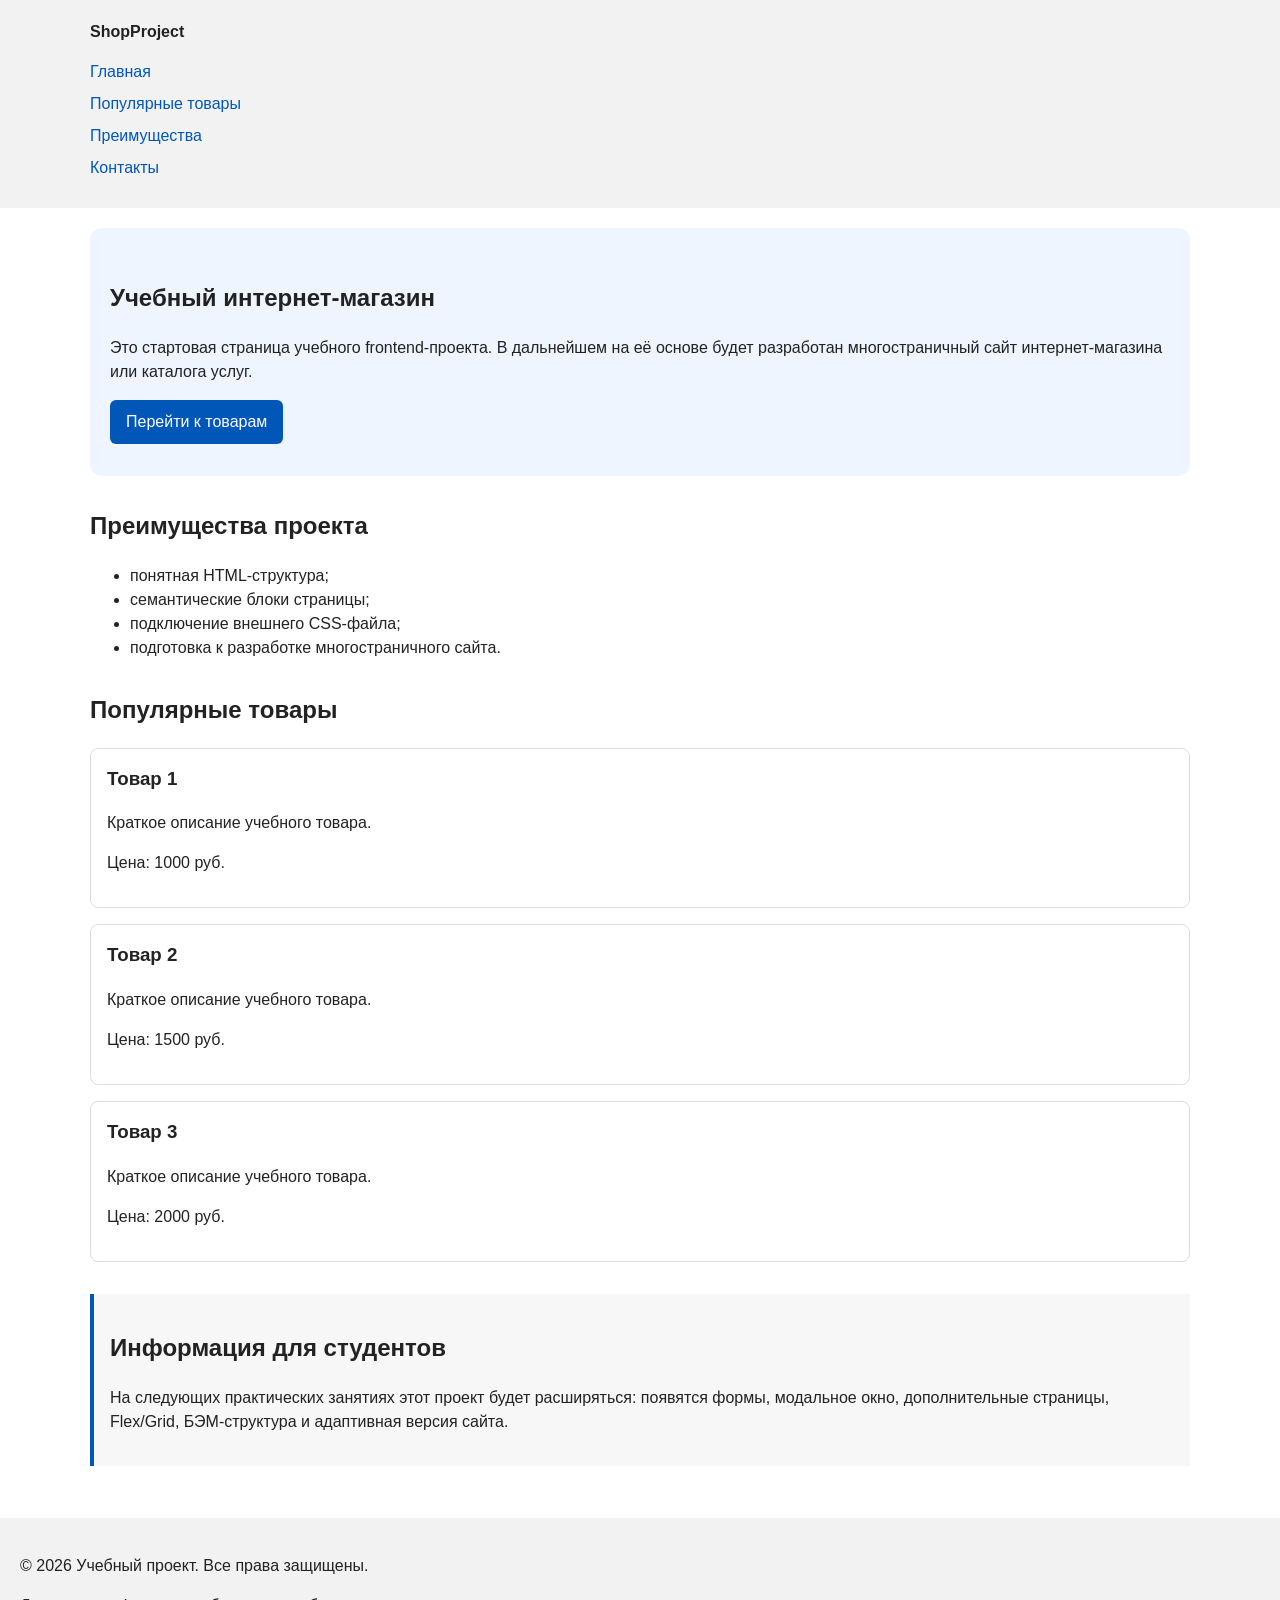
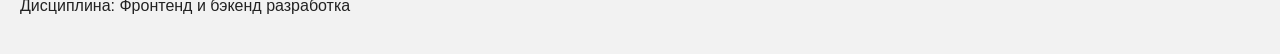
==== index.html @ 8486e506 "feat: add semantic HTML structure and base CSS styles" ====
<!DOCTYPE html>
<html lang="ru">
<head>
  <meta charset="UTF-8">
  <meta name="viewport" content="width=device-width, initial-scale=1.0">
  <title>Каталог товаров</title>
  <link rel="stylesheet" href="css/style.css">
</head>

<body>
  <header>
    <div class="site-header">
      <a class="site-logo" href="index.html">ShopProject</a>

      <nav class="site-nav" aria-label="Основная навигация">
        <ul class="site-nav__list">
          <li><a href="index.html">Главная</a></li>
          <li><a href="#popular">Популярные товары</a></li>
          <li><a href="#advantages">Преимущества</a></li>
          <li><a href="#contacts">Контакты</a></li>
        </ul>
      </nav>
    </div>
  </header>

  <main>
    <!-- Основное содержимое страницы -->
    <section class="hero">
    <h1>Учебный интернет-магазин</h1>
    <p>
      Это стартовая страница учебного frontend-проекта.
      В дальнейшем на её основе будет разработан многостраничный сайт
      интернет-магазина или каталога услуг.
    </p>
    <a class="button" href="#popular">Перейти к товарам</a>
    </section>

    <section class="section" id="advantages">
    <h2>Преимущества проекта</h2>

    <ul class="advantages-list">
      <li>понятная HTML-структура;</li>
      <li>семантические блоки страницы;</li>
      <li>подключение внешнего CSS-файла;</li>
      <li>подготовка к разработке многостраничного сайта.</li>
    </ul>
    </section>

    <section class="section" id="popular">
    <h2>Популярные товары</h2>

    <article class="product-card">
      <h3>Товар 1</h3>
      <p>Краткое описание учебного товара.</p>
      <p>Цена: 1000 руб.</p>
    </article>

    <article class="product-card">
      <h3>Товар 2</h3>
      <p>Краткое описание учебного товара.</p>
      <p>Цена: 1500 руб.</p>
    </article>

    <article class="product-card">
      <h3>Товар 3</h3>
      <p>Краткое описание учебного товара.</p>
      <p>Цена: 2000 руб.</p>
    </article>
    </section>

    <aside class="aside-info">
    <h2>Информация для студентов</h2>
    <p>
      На следующих практических занятиях этот проект будет расширяться:
      появятся формы, модальное окно, дополнительные страницы, Flex/Grid,
      БЭМ-структура и адаптивная версия сайта.
    </p>
    </aside>
  </main>

  <footer id="contacts">
    <p>&copy; 2026 Учебный проект. Все права защищены.</p>
    <p>Дисциплина: Фронтенд и бэкенд разработка</p>
  </footer>
</body>
</html>
---- css/style.css ----
/* 
  Универсальное правило для всех элементов.
  border-box делает расчёт размеров более понятным:
  width включает content, padding и border.
*/
* {
  box-sizing: border-box;
}

/*
  Убираем стандартный внешний отступ браузера у body.
  Без этого вокруг страницы может появиться белая рамка.
*/
body {
  margin: 0;
  font-family: Arial, sans-serif;
  line-height: 1.5;
  color: #222222;
  background-color: #ffffff;
}

/*
  Задаём внутренние отступы для основных областей страницы.
  Это делает содержимое визуально отделённым от краёв окна браузера.
*/
header,
main,
footer {
  padding: 20px;
}

/*
  Оформляем шапку страницы.
  Пока используется простой светло-серый фон.
*/
header {
  background-color: #f2f2f2;
}

/*
  Оформляем подвал страницы тем же фоном,
  чтобы визуально отделить его от основного содержимого.
*/
footer {
  background-color: #f2f2f2;
}

/*
  Ограничиваем ширину содержимого шапки,
  чтобы оно не растягивалось слишком сильно на широких экранах.
*/
.site-header {
  max-width: 1100px;
  margin: 0 auto;
}

/*
  Оформляем текстовый логотип.
*/
.site-logo {
  font-weight: bold;
  text-decoration: none;
  color: #222222;
}

/*
  Убираем стандартные отступы и маркеры списка навигации.
*/
.site-nav__list {
  padding: 0;
  margin: 16px 0 0;
  list-style: none;
}

/*
  Добавляем расстояние между пунктами меню.
*/
.site-nav__list li {
  margin-bottom: 8px;
}

/*
  Оформляем ссылки меню.
*/
.site-nav__list a {
  color: #0057b8;
  text-decoration: none;
}

/*
  При наведении мыши подчёркиваем ссылку.
  Подробно состояния интерфейса будут рассмотрены в практической работе 1.7.
*/
.site-nav__list a:hover {
  text-decoration: underline;
}

/*
  Hero-блок — первый крупный блок страницы.
  Он визуально отделяется от остальных разделов фоном и отступами.
*/
.hero {
  max-width: 1100px;
  margin: 0 auto 32px;
  padding: 32px 20px;
  background-color: #eef5ff;
  border-radius: 12px;
}

/*
  Общий класс для разделов страницы.
*/
.section {
  max-width: 1100px;
  margin: 0 auto 32px;
}

/*
  Убираем лишний верхний отступ у заголовков разделов.
*/
.section h2 {
  margin-top: 0;
}

/*
  Карточка товара — самостоятельный блок.
  На следующих занятиях карточки будут доработаны и выстроены в сетку.
*/
.product-card {
  margin-bottom: 16px;
  padding: 16px;
  border: 1px solid #dddddd;
  border-radius: 8px;
  background-color: #ffffff;
}

/*
  Убираем лишний верхний отступ у заголовка карточки.
*/
.product-card h3 {
  margin-top: 0;
}

/*
  Пока это обычная ссылка, но визуально она оформляется как кнопка.
*/
.button {
  display: inline-block;
  padding: 10px 16px;
  color: #ffffff;
  background-color: #0057b8;
  text-decoration: none;
  border-radius: 6px;
}

/*
  Простое состояние наведения для кнопки.
*/
.button:hover {
  background-color: #003f86;
}

/*
  Дополнительный информационный блок.
*/
.aside-info {
  max-width: 1100px;
  margin: 0 auto 32px;
  padding: 16px;
  border-left: 4px solid #0057b8;
  background-color: #f7f7f7;
}
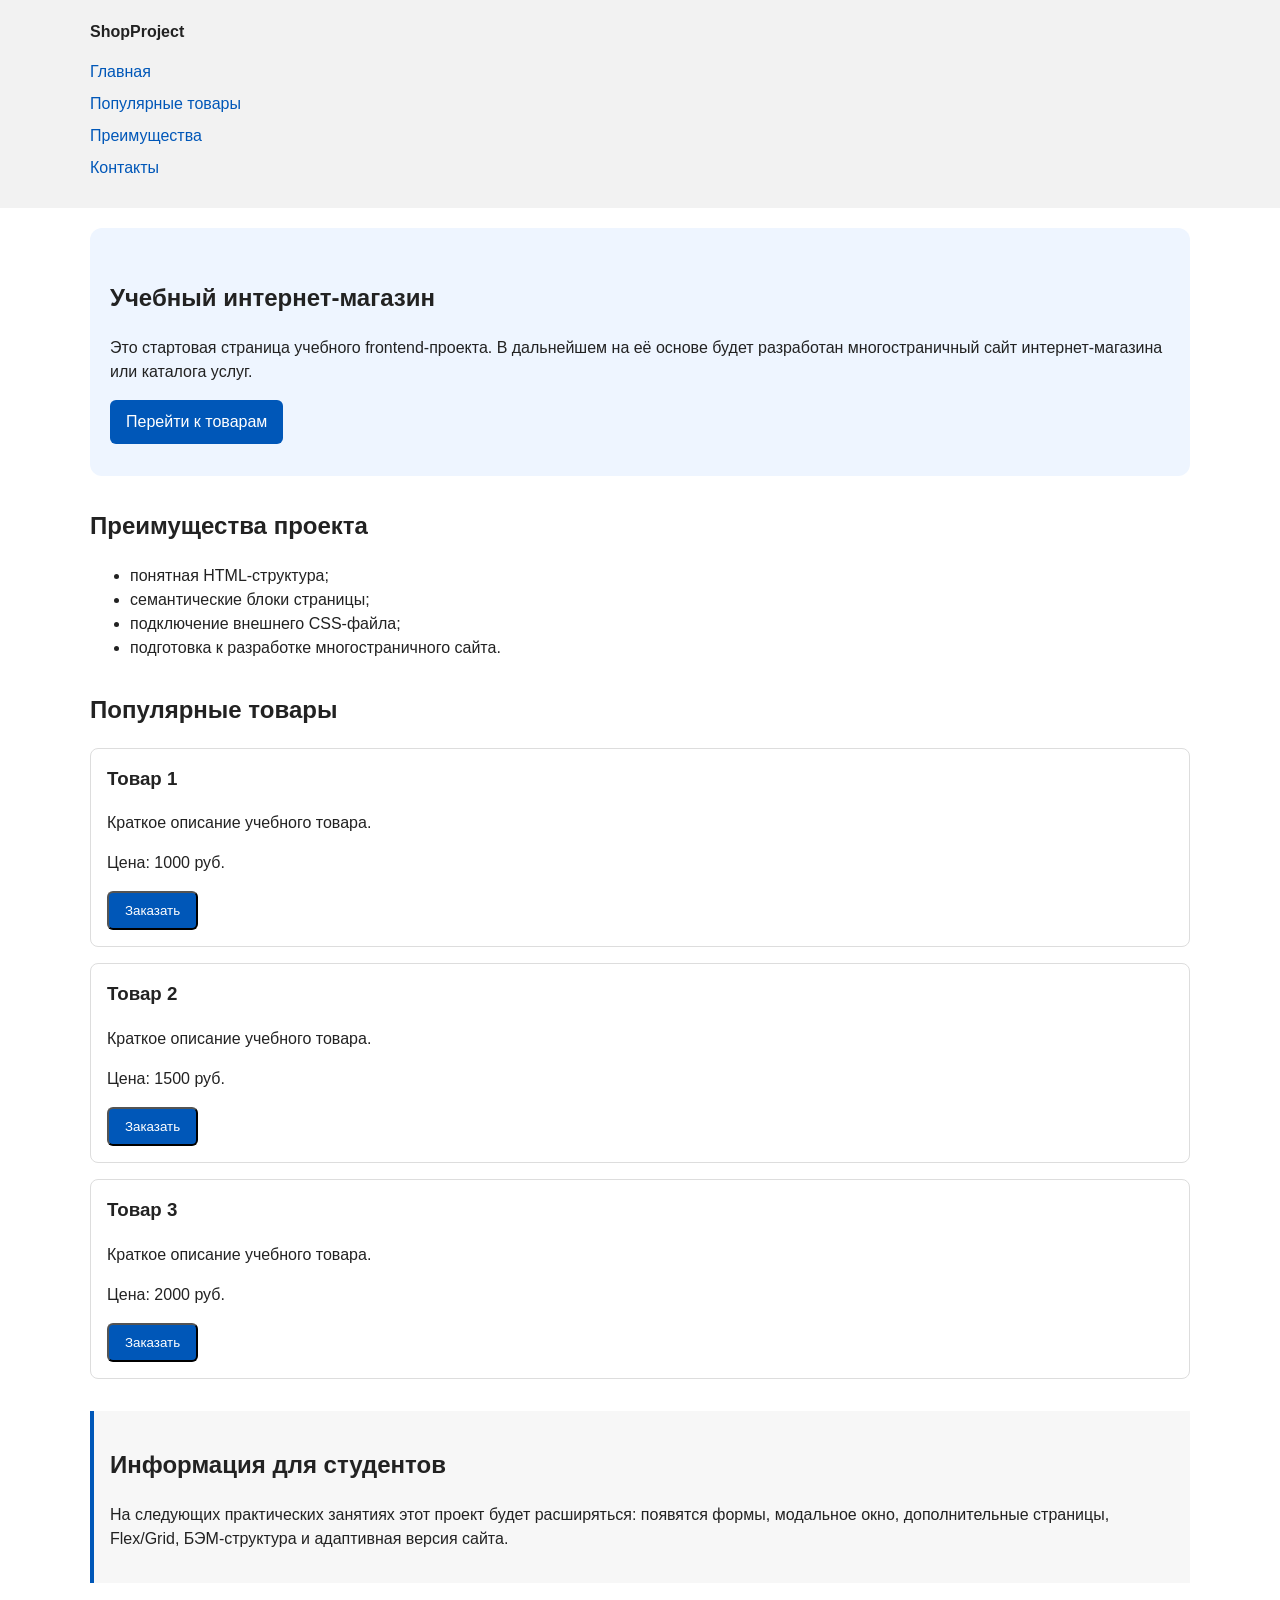
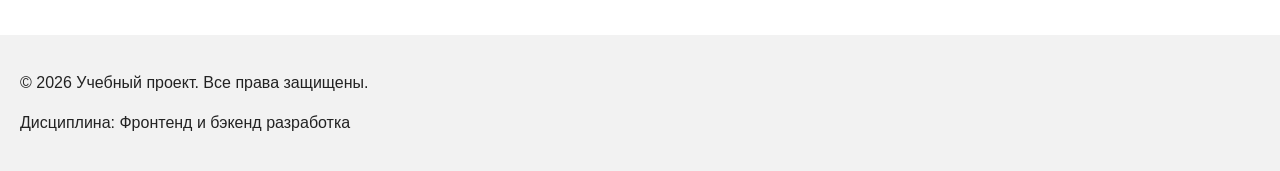
==== commit 11b22313: "feat: add order form modal and validation" ====
--- a/index.html
+++ b/index.html
@@ -5,6 +5,7 @@
   <meta name="viewport" content="width=device-width, initial-scale=1.0">
   <title>Каталог товаров</title>
   <link rel="stylesheet" href="css/style.css">
+  <script src="js/main.js" defer></script>
 </head>
 
 <body>
@@ -26,55 +27,64 @@
   <main>
     <!-- Основное содержимое страницы -->
     <section class="hero">
-    <h1>Учебный интернет-магазин</h1>
-    <p>
-      Это стартовая страница учебного frontend-проекта.
-      В дальнейшем на её основе будет разработан многостраничный сайт
-      интернет-магазина или каталога услуг.
-    </p>
-    <a class="button" href="#popular">Перейти к товарам</a>
+      <h1>Учебный интернет-магазин</h1>
+      <p>
+        Это стартовая страница учебного frontend-проекта.
+        В дальнейшем на её основе будет разработан многостраничный сайт
+        интернет-магазина или каталога услуг.
+      </p>
+      <a class="button" href="#popular">Перейти к товарам</a>
     </section>
 
     <section class="section" id="advantages">
-    <h2>Преимущества проекта</h2>
+      <h2>Преимущества проекта</h2>
 
-    <ul class="advantages-list">
-      <li>понятная HTML-структура;</li>
-      <li>семантические блоки страницы;</li>
-      <li>подключение внешнего CSS-файла;</li>
-      <li>подготовка к разработке многостраничного сайта.</li>
-    </ul>
+      <ul class="advantages-list">
+        <li>понятная HTML-структура;</li>
+        <li>семантические блоки страницы;</li>
+        <li>подключение внешнего CSS-файла;</li>
+        <li>подготовка к разработке многостраничного сайта.</li>
+      </ul>
     </section>
 
     <section class="section" id="popular">
-    <h2>Популярные товары</h2>
+      <h2>Популярные товары</h2>
 
-    <article class="product-card">
-      <h3>Товар 1</h3>
-      <p>Краткое описание учебного товара.</p>
-      <p>Цена: 1000 руб.</p>
-    </article>
+      <article class="product-card">
+        <h3>Товар 1</h3>
+        <p>Краткое описание учебного товара.</p>
+        <p>Цена: 1000 руб.</p>
+        <button class="button product-card__button" type="button" data-product="Товар 1">
+          Заказать
+        </button>
+      </article>
 
-    <article class="product-card">
-      <h3>Товар 2</h3>
-      <p>Краткое описание учебного товара.</p>
-      <p>Цена: 1500 руб.</p>
-    </article>
+      <article class="product-card">
+        <h3>Товар 2</h3>
+        <p>Краткое описание учебного товара.</p>
+        <p>Цена: 1500 руб.</p>
+        <button class="button product-card__button" type="button" data-product="Товар 2">
+          Заказать
+        </button>
+      </article>
 
-    <article class="product-card">
-      <h3>Товар 3</h3>
-      <p>Краткое описание учебного товара.</p>
-      <p>Цена: 2000 руб.</p>
-    </article>
+      <article class="product-card">
+        <h3>Товар 3</h3>
+        <p>Краткое описание учебного товара.</p>
+        <p>Цена: 2000 руб.</p>
+        <button class="button product-card__button" type="button" data-product="Товар 3">
+          Заказать
+        </button>
+      </article>
     </section>
 
     <aside class="aside-info">
-    <h2>Информация для студентов</h2>
-    <p>
-      На следующих практических занятиях этот проект будет расширяться:
-      появятся формы, модальное окно, дополнительные страницы, Flex/Grid,
-      БЭМ-структура и адаптивная версия сайта.
-    </p>
+      <h2>Информация для студентов</h2>
+      <p>
+        На следующих практических занятиях этот проект будет расширяться:
+        появятся формы, модальное окно, дополнительные страницы, Flex/Grid,
+        БЭМ-структура и адаптивная версия сайта.
+      </p>
     </aside>
   </main>
 
@@ -82,5 +92,102 @@
     <p>&copy; 2026 Учебный проект. Все права защищены.</p>
     <p>Дисциплина: Фронтенд и бэкенд разработка</p>
   </footer>
+  
+  <dialog class="order-dialog" id="order-dialog" aria-labelledby="order-dialog-title">
+    <h2 id="order-dialog-title">Оформление заявки</h2>
+
+    <form class="order-form" id="order-form" action="#" method="post" novalidate>
+      <input id="selected-product" name="selected-product" type="hidden">
+
+      <div class="form-field">
+        <label for="order-name">Имя</label>
+        <input
+          id="order-name"
+          name="name"
+          type="text"
+          placeholder="Введите ваше имя"
+          minlength="2"
+          autocomplete="given-name"
+          required
+        >
+      </div>
+
+      <div class="form-field">
+        <label for="order-email">E-mail</label>
+        <input
+          id="order-email"
+          name="email"
+          type="email"
+          placeholder="example@mail.ru"
+          autocomplete="email"
+          required
+        >
+      </div>
+
+      <div class="form-field">
+        <label for="order-phone">Телефон</label>
+        <input
+          id="order-phone"
+          name="phone"
+          type="tel"
+          inputmode="tel"
+          placeholder="+7 (900) 000-00-00"
+          pattern="^\+7 \(\d{3}\) \d{3}-\d{2}-\d{2}$"
+          required
+        >
+        <small>Формат: +7 (900) 000-00-00</small>
+      </div>
+
+      <div class="form-field">
+        <label for="order-date">Дата связи</label>
+        <input
+          id="order-date"
+          name="date"
+          type="date"
+        >
+      </div>
+
+      <div class="form-field">
+        <label for="order-topic">Тема заявки</label>
+        <select id="order-topic" name="topic" required>
+          <option value="">Выберите тему</option>
+          <option value="product">Заказ товара</option>
+          <option value="consultation">Консультация</option>
+          <option value="delivery">Доставка</option>
+        </select>
+      </div>
+
+      <div class="form-field">
+        <label for="order-comment">Комментарий</label>
+        <textarea
+          id="order-comment"
+          name="comment"
+          rows="4"
+          placeholder="Укажите дополнительную информацию"
+        ></textarea>
+      </div>
+
+      <div class="form-field form-field--checkbox">
+        <label>
+          <input
+            id="order-agreement"
+            name="agreement"
+            type="checkbox"
+            required
+          >
+          Я согласен на обработку данных
+        </label>
+      </div>
+
+      <div class="form-actions">
+        <button type="button" id="close-order-dialog">Закрыть</button>
+        <button type="submit">Отправить заявку</button>
+      </div>
+    </form>
+  </dialog>
+
+  <p class="success-message" id="success-message" hidden>
+    Форма успешно отправлена!
+  </p>
 </body>
 </html>
--- a/css/style.css
+++ b/css/style.css
@@ -169,4 +169,106 @@
   padding: 16px;
   border-left: 4px solid #0057b8;
   background-color: #f7f7f7;
+}
+
+/*
+  Модальное окно.
+  Элемент dialog сам умеет открываться поверх страницы.
+*/
+.order-dialog {
+  width: min(100% - 32px, 560px);
+  padding: 24px;
+  border: none;
+  border-radius: 12px;
+}
+
+/*
+  Затемнение фона за модальным окном.
+*/
+.order-dialog::backdrop {
+  background-color: rgba(0, 0, 0, 0.5);
+}
+
+/*
+  Поле формы.
+  Каждый блок получает нижний отступ.
+*/
+.form-field {
+  margin-bottom: 16px;
+}
+
+/*
+  Подпись поля.
+*/
+.form-field label {
+  display: block;
+  margin-bottom: 6px;
+}
+
+/*
+  Основные поля формы.
+*/
+.form-field input,
+.form-field select,
+.form-field textarea {
+  width: 100%;
+  padding: 10px 12px;
+  border: 1px solid #cccccc;
+  border-radius: 6px;
+  font: inherit;
+}
+
+/*
+  Checkbox не должен занимать всю ширину.
+*/
+.form-field input[type="checkbox"] {
+  width: auto;
+}
+
+/*
+  Подсказка под полем телефона.
+*/
+.form-field small {
+  display: block;
+  margin-top: 4px;
+  color: #666666;
+}
+
+/*
+  Видимый фокус для клавиатурной навигации.
+*/
+.form-field input:focus-visible,
+.form-field select:focus-visible,
+.form-field textarea:focus-visible,
+.form-actions button:focus-visible {
+  outline: 2px solid #0057b8;
+  outline-offset: 2px;
+}
+
+/*
+  Подсветка ошибочных полей.
+  Атрибут aria-invalid будет добавляться через JavaScript.
+*/
+[aria-invalid="true"] {
+  border-color: #b00020;
+}
+
+/*
+  Кнопки формы.
+*/
+.form-actions {
+  display: flex;
+  gap: 12px;
+  margin-top: 20px;
+}
+
+/*
+  Сообщение об успешной отправке.
+*/
+.success-message {
+  max-width: 1100px;
+  margin: 24px auto;
+  padding: 16px;
+  border-left: 4px solid #168a2f;
+  background-color: #eefaf0;
 }
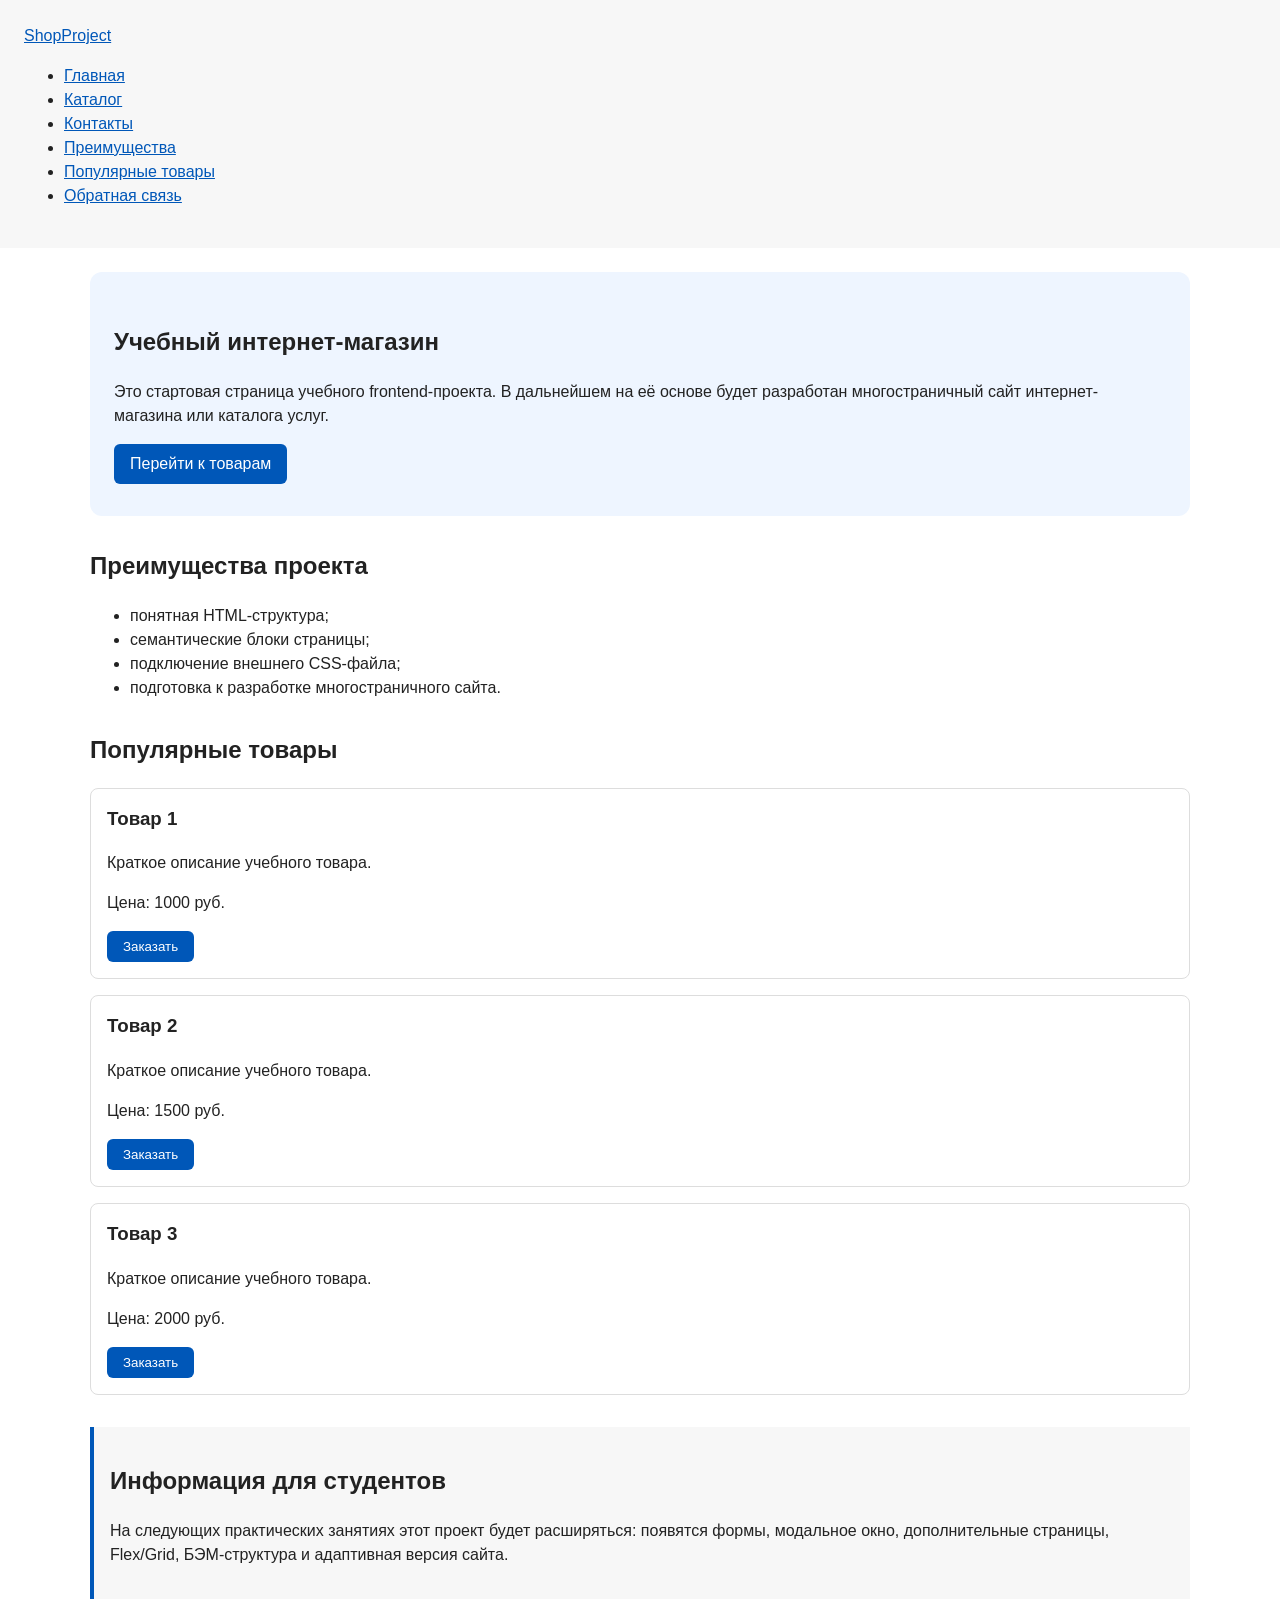
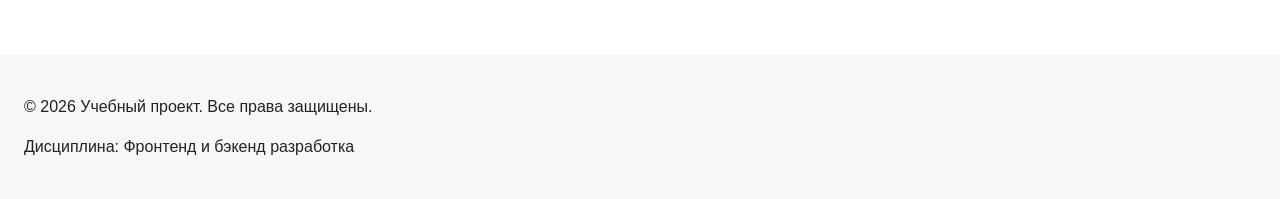
==== commit 33a24a43: "feat: add multi-page structure navigation and anchors" ====
--- a/index.html
+++ b/index.html
@@ -16,9 +16,11 @@
       <nav class="site-nav" aria-label="Основная навигация">
         <ul class="site-nav__list">
           <li><a href="index.html">Главная</a></li>
-          <li><a href="#popular">Популярные товары</a></li>
-          <li><a href="#advantages">Преимущества</a></li>
-          <li><a href="#contacts">Контакты</a></li>
+          <li><a href="catalog.html">Каталог</a></li>
+          <li><a href="contacts.html">Контакты</a></li>
+          <li><a href="index.html#advantages">Преимущества</a></li>
+          <li><a href="index.html#popular">Популярные товары</a></li>
+          <li><a href="index.html#contacts">Обратная связь</a></li>
         </ul>
       </nav>
     </div>
--- a/css/style.css
+++ b/css/style.css
@@ -1,274 +1,250 @@
-/* 
-  Универсальное правило для всех элементов.
-  border-box делает расчёт размеров более понятным:
-  width включает content, padding и border.
-*/
+/* ===============================
+   1. Переменные проекта
+   =============================== */
+
+:root {
+  /* Основные цвета проекта */
+  --color-bg: #ffffff;
+  --color-text: #222222;
+  --color-muted: #666666;
+  --color-primary: #0057b8;
+  --color-primary-dark: #003f86;
+  --color-border: #dddddd;
+  --color-surface: #f7f7f7;
+  --color-surface-accent: #eef5ff;
+  --color-danger: #b00020;
+  --color-success: #168a2f;
+  --color-success-bg: #eefaf0;
+  --color-white: #ffffff;
+
+  /* Отступы */
+  --space-xs: 4px;
+  --space-sm: 8px;
+  --space-md: 16px;
+  --space-lg: 24px;
+  --space-xl: 32px;
+
+  /* Скругления */
+  --radius-sm: 6px;
+  --radius-md: 8px;
+  --radius-lg: 12px;
+
+  /* Размеры */
+  --container-width: 1100px;
+}
+
+/* ===============================
+   2. Базовые стили
+   =============================== */
+
 * {
   box-sizing: border-box;
 }
 
-/*
-  Убираем стандартный внешний отступ браузера у body.
-  Без этого вокруг страницы может появиться белая рамка.
-*/
+html {
+  scroll-behavior: smooth;
+}
+
 body {
   margin: 0;
   font-family: Arial, sans-serif;
   line-height: 1.5;
-  color: #222222;
-  background-color: #ffffff;
-}
-
-/*
-  Задаём внутренние отступы для основных областей страницы.
-  Это делает содержимое визуально отделённым от краёв окна браузера.
-*/
+  color: var(--color-text);
+  background-color: var(--color-bg);
+}
+
 header,
 main,
 footer {
-  padding: 20px;
-}
-
-/*
-  Оформляем шапку страницы.
-  Пока используется простой светло-серый фон.
-*/
+  padding: var(--space-lg);
+}
+
 header {
-  background-color: #f2f2f2;
-}
-
-/*
-  Оформляем подвал страницы тем же фоном,
-  чтобы визуально отделить его от основного содержимого.
-*/
+  background-color: var(--color-surface);
+}
+
 footer {
-  background-color: #f2f2f2;
-}
-
-/*
-  Ограничиваем ширину содержимого шапки,
-  чтобы оно не растягивалось слишком сильно на широких экранах.
-*/
-.site-header {
-  max-width: 1100px;
-  margin: 0 auto;
-}
-
-/*
-  Оформляем текстовый логотип.
-*/
-.site-logo {
-  font-weight: bold;
+  background-color: var(--color-surface);
+}
+
+:target {
+  outline: 2px dashed var(--color-primary);
+  outline-offset: 4px;
+}
+
+/* ===============================
+   3. Общие элементы интерфейса
+   =============================== */
+
+a {
+  color: var(--color-primary);
+}
+
+a:hover {
+  color: var(--color-primary-dark);
+}
+
+a:focus-visible {
+  outline: 2px solid var(--color-primary);
+  outline-offset: 3px;
+}
+
+.button {
+  display: inline-block;
+  padding: var(--space-sm) var(--space-md);
+  color: var(--color-white);
+  background-color: var(--color-primary);
   text-decoration: none;
-  color: #222222;
-}
-
-/*
-  Убираем стандартные отступы и маркеры списка навигации.
-*/
-.site-nav__list {
-  padding: 0;
-  margin: 16px 0 0;
-  list-style: none;
-}
-
-/*
-  Добавляем расстояние между пунктами меню.
-*/
-.site-nav__list li {
-  margin-bottom: 8px;
-}
-
-/*
-  Оформляем ссылки меню.
-*/
-.site-nav__list a {
-  color: #0057b8;
-  text-decoration: none;
-}
-
-/*
-  При наведении мыши подчёркиваем ссылку.
-  Подробно состояния интерфейса будут рассмотрены в практической работе 1.7.
-*/
-.site-nav__list a:hover {
-  text-decoration: underline;
-}
-
-/*
-  Hero-блок — первый крупный блок страницы.
-  Он визуально отделяется от остальных разделов фоном и отступами.
-*/
+  border: none;
+  border-radius: var(--radius-sm);
+  cursor: pointer;
+}
+
+.button:hover {
+  background-color: var(--color-primary-dark);
+}
+
+.button:focus-visible {
+  outline: 2px solid var(--color-primary);
+  outline-offset: 3px;
+}
+
+.button:disabled {
+  opacity: 0.6;
+  cursor: not-allowed;
+}
+
+/* ===============================
+   4. Компоненты страницы
+   =============================== */
+
 .hero {
-  max-width: 1100px;
-  margin: 0 auto 32px;
-  padding: 32px 20px;
-  background-color: #eef5ff;
-  border-radius: 12px;
-}
-
-/*
-  Общий класс для разделов страницы.
-*/
+  max-width: var(--container-width);
+  margin: 0 auto var(--space-xl);
+  padding: var(--space-xl) var(--space-lg);
+  background-color: var(--color-surface-accent);
+  border-radius: var(--radius-lg);
+}
+
 .section {
-  max-width: 1100px;
-  margin: 0 auto 32px;
-}
-
-/*
-  Убираем лишний верхний отступ у заголовков разделов.
-*/
+  max-width: var(--container-width);
+  margin: 0 auto var(--space-xl);
+}
+
 .section h2 {
   margin-top: 0;
 }
 
-/*
-  Карточка товара — самостоятельный блок.
-  На следующих занятиях карточки будут доработаны и выстроены в сетку.
-*/
 .product-card {
-  margin-bottom: 16px;
-  padding: 16px;
-  border: 1px solid #dddddd;
-  border-radius: 8px;
-  background-color: #ffffff;
-}
-
-/*
-  Убираем лишний верхний отступ у заголовка карточки.
-*/
+  margin-bottom: var(--space-md);
+  padding: var(--space-md);
+  border: 1px solid var(--color-border);
+  border-radius: var(--radius-md);
+  background-color: var(--color-bg);
+}
+
+.product-card:hover {
+  border-color: var(--color-primary);
+}
+
 .product-card h3 {
   margin-top: 0;
 }
 
-/*
-  Пока это обычная ссылка, но визуально она оформляется как кнопка.
-*/
-.button {
-  display: inline-block;
-  padding: 10px 16px;
-  color: #ffffff;
-  background-color: #0057b8;
-  text-decoration: none;
-  border-radius: 6px;
-}
-
-/*
-  Простое состояние наведения для кнопки.
-*/
-.button:hover {
-  background-color: #003f86;
-}
-
-/*
-  Дополнительный информационный блок.
-*/
 .aside-info {
-  max-width: 1100px;
-  margin: 0 auto 32px;
-  padding: 16px;
-  border-left: 4px solid #0057b8;
-  background-color: #f7f7f7;
-}
-
-/*
-  Модальное окно.
-  Элемент dialog сам умеет открываться поверх страницы.
-*/
+  max-width: var(--container-width);
+  margin: 0 auto var(--space-xl);
+  padding: var(--space-md);
+  border-left: 4px solid var(--color-primary);
+  background-color: var(--color-surface);
+}
+
+/* ===============================
+   5. Форма и модальное окно
+   =============================== */
+
 .order-dialog {
   width: min(100% - 32px, 560px);
-  padding: 24px;
+  padding: var(--space-lg);
   border: none;
-  border-radius: 12px;
-}
-
-/*
-  Затемнение фона за модальным окном.
-*/
+  border-radius: var(--radius-lg);
+}
+
 .order-dialog::backdrop {
   background-color: rgba(0, 0, 0, 0.5);
 }
 
-/*
-  Поле формы.
-  Каждый блок получает нижний отступ.
-*/
 .form-field {
-  margin-bottom: 16px;
-}
-
-/*
-  Подпись поля.
-*/
+  margin-bottom: var(--space-md);
+}
+
 .form-field label {
   display: block;
-  margin-bottom: 6px;
-}
-
-/*
-  Основные поля формы.
-*/
+  margin-bottom: var(--space-xs);
+}
+
 .form-field input,
 .form-field select,
 .form-field textarea {
   width: 100%;
   padding: 10px 12px;
-  border: 1px solid #cccccc;
-  border-radius: 6px;
+  border: 1px solid var(--color-border);
+  border-radius: var(--radius-sm);
   font: inherit;
 }
 
-/*
-  Checkbox не должен занимать всю ширину.
-*/
 .form-field input[type="checkbox"] {
   width: auto;
 }
 
-/*
-  Подсказка под полем телефона.
-*/
 .form-field small {
   display: block;
-  margin-top: 4px;
-  color: #666666;
-}
-
-/*
-  Видимый фокус для клавиатурной навигации.
-*/
+  margin-top: var(--space-xs);
+  color: var(--color-muted);
+}
+
+.form-field input:hover,
+.form-field select:hover,
+.form-field textarea:hover {
+  border-color: var(--color-primary);
+}
+
 .form-field input:focus-visible,
 .form-field select:focus-visible,
 .form-field textarea:focus-visible,
 .form-actions button:focus-visible {
-  outline: 2px solid #0057b8;
-  outline-offset: 2px;
-}
-
-/*
-  Подсветка ошибочных полей.
-  Атрибут aria-invalid будет добавляться через JavaScript.
-*/
+  outline: 2px solid var(--color-primary);
+  outline-offset: 3px;
+}
+
 [aria-invalid="true"] {
-  border-color: #b00020;
-}
-
-/*
-  Кнопки формы.
-*/
-.form-actions {
-  display: flex;
-  gap: 12px;
-  margin-top: 20px;
-}
-
-/*
-  Сообщение об успешной отправке.
-*/
+  border-color: var(--color-danger);
+}
+
 .success-message {
-  max-width: 1100px;
-  margin: 24px auto;
-  padding: 16px;
-  border-left: 4px solid #168a2f;
-  background-color: #eefaf0;
+  max-width: var(--container-width);
+  margin: var(--space-lg) auto;
+  padding: var(--space-md);
+  border-left: 4px solid var(--color-success);
+  background-color: var(--color-success-bg);
+}
+
+/* ===============================
+   6. Стили для хлебных крошек
+   =============================== */
+
+.breadcrumbs {
+  max-width: var(--container-width);
+  margin: 0 auto var(--space-md);
+  font-size: 14px;
+  color: var(--color-muted);
+}
+
+.breadcrumbs a {
+  color: var(--color-primary);
+}
+
+.breadcrumbs span::before {
+  content: " / ";
+  color: var(--color-muted);
 }
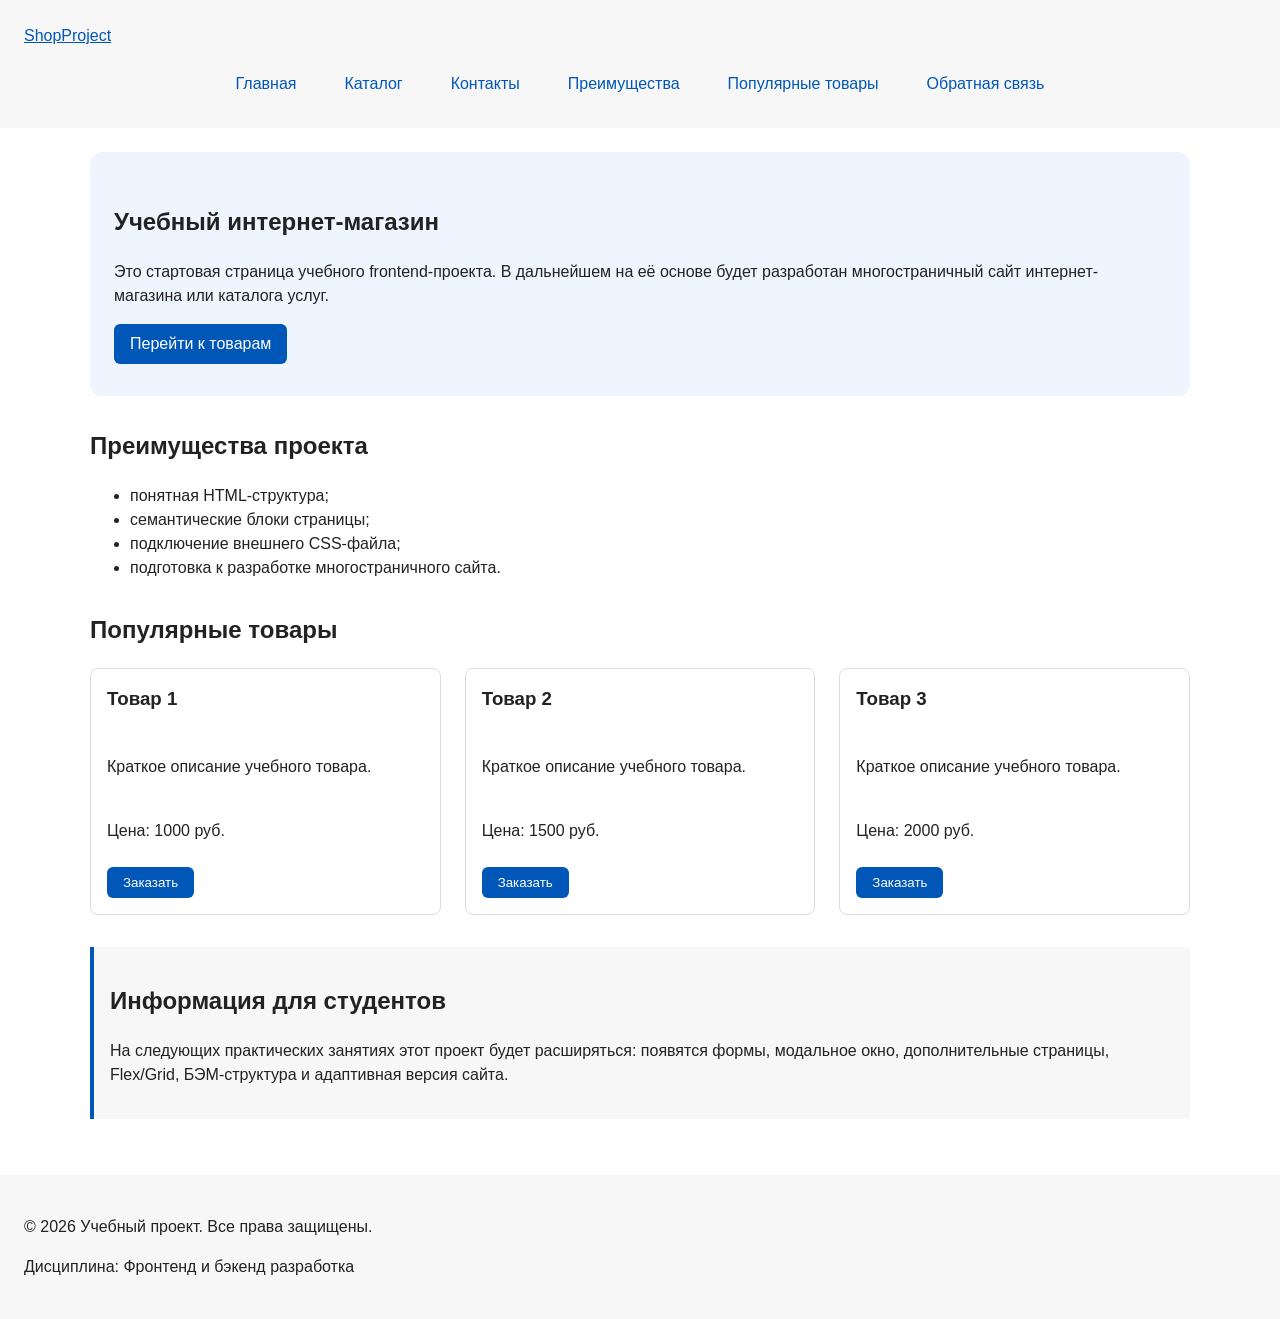
==== commit 5a187aa1: "feat: add flex navigation and grid catalog layout" ====
--- a/index.html
+++ b/index.html
@@ -52,32 +52,34 @@
     <section class="section" id="popular">
       <h2>Популярные товары</h2>
 
-      <article class="product-card">
-        <h3>Товар 1</h3>
-        <p>Краткое описание учебного товара.</p>
-        <p>Цена: 1000 руб.</p>
-        <button class="button product-card__button" type="button" data-product="Товар 1">
-          Заказать
-        </button>
-      </article>
+      <div class="products-grid">
+        <article class="product-card">
+          <h3>Товар 1</h3>
+          <p>Краткое описание учебного товара.</p>
+          <p>Цена: 1000 руб.</p>
+          <button class="button product-card__button" type="button" data-product="Товар 1">
+            Заказать
+          </button>
+        </article>
 
-      <article class="product-card">
-        <h3>Товар 2</h3>
-        <p>Краткое описание учебного товара.</p>
-        <p>Цена: 1500 руб.</p>
-        <button class="button product-card__button" type="button" data-product="Товар 2">
-          Заказать
-        </button>
-      </article>
+        <article class="product-card">
+          <h3>Товар 2</h3>
+          <p>Краткое описание учебного товара.</p>
+          <p>Цена: 1500 руб.</p>
+          <button class="button product-card__button" type="button" data-product="Товар 2">
+            Заказать
+          </button>
+        </article>
 
-      <article class="product-card">
-        <h3>Товар 3</h3>
-        <p>Краткое описание учебного товара.</p>
-        <p>Цена: 2000 руб.</p>
-        <button class="button product-card__button" type="button" data-product="Товар 3">
-          Заказать
-        </button>
-      </article>
+        <article class="product-card">
+          <h3>Товар 3</h3>
+          <p>Краткое описание учебного товара.</p>
+          <p>Цена: 2000 руб.</p>
+          <button class="button product-card__button" type="button" data-product="Товар 3">
+            Заказать
+          </button>
+        </article>
+      </div>
     </section>
 
     <aside class="aside-info">
--- a/css/style.css
+++ b/css/style.css
@@ -126,6 +126,30 @@
   border-radius: var(--radius-lg);
 }
 
+.site-nav__list {
+  display: flex;
+  flex-wrap: wrap;
+  justify-content: center;
+  align-items: center;
+  gap: var(--space-md);
+  padding: 0;
+  margin: var(--space-md) 0 0;
+  list-style: none;
+}
+
+.site-nav__list a {
+  display: inline-block;
+  padding: var(--space-sm) var(--space-md);
+  color: var(--color-primary);
+  text-decoration: none;
+  border-radius: var(--radius-sm);
+}
+
+.site-nav__list a:hover {
+  color: var(--color-white);
+  background-color: var(--color-primary);
+}
+
 .section {
   max-width: var(--container-width);
   margin: 0 auto var(--space-xl);
@@ -149,6 +173,78 @@
 
 .product-card h3 {
   margin-top: 0;
+}
+
+.product-card {
+  display: flex;
+  flex-direction: column;
+  gap: var(--space-sm);
+  margin-bottom: 0;
+  padding: var(--space-md);
+  border: 1px solid var(--color-border);
+  border-radius: var(--radius-md);
+  background-color: var(--color-bg);
+}
+
+.product-card .button {
+  margin-top: auto;
+  align-self: flex-start;
+}
+
+.products-grid {
+  display: grid;
+  grid-template-columns: repeat(3, 1fr);
+  gap: var(--space-lg);
+}
+
+.catalog-layout {
+  max-width: var(--container-width);
+  margin: 0 auto var(--space-xl);
+  display: grid;
+  grid-template-columns: 260px 1fr;
+  grid-template-areas: "filters products";
+  gap: var(--space-lg);
+}
+
+.catalog-filters {
+  grid-area: filters;
+  padding: var(--space-md);
+  border: 1px solid var(--color-border);
+  border-radius: var(--radius-md);
+  background-color: var(--color-surface);
+}
+
+.catalog-products {
+  grid-area: products;
+}
+
+.filters-form {
+  display: grid;
+  gap: var(--space-md);
+}
+
+.filters-form fieldset {
+  margin: 0;
+  padding: var(--space-md);
+  border: 1px solid var(--color-border);
+  border-radius: var(--radius-sm);
+}
+
+.filters-form legend {
+  font-weight: 700;
+}
+
+.filters-form label {
+  display: block;
+  margin-bottom: var(--space-sm);
+}
+
+.filters-form input[type="number"] {
+  width: 100%;
+  padding: 8px 10px;
+  border: 1px solid var(--color-border);
+  border-radius: var(--radius-sm);
+  font: inherit;
 }
 
 .aside-info {
@@ -247,4 +343,5 @@
 .breadcrumbs span::before {
   content: " / ";
   color: var(--color-muted);
-}+}
+
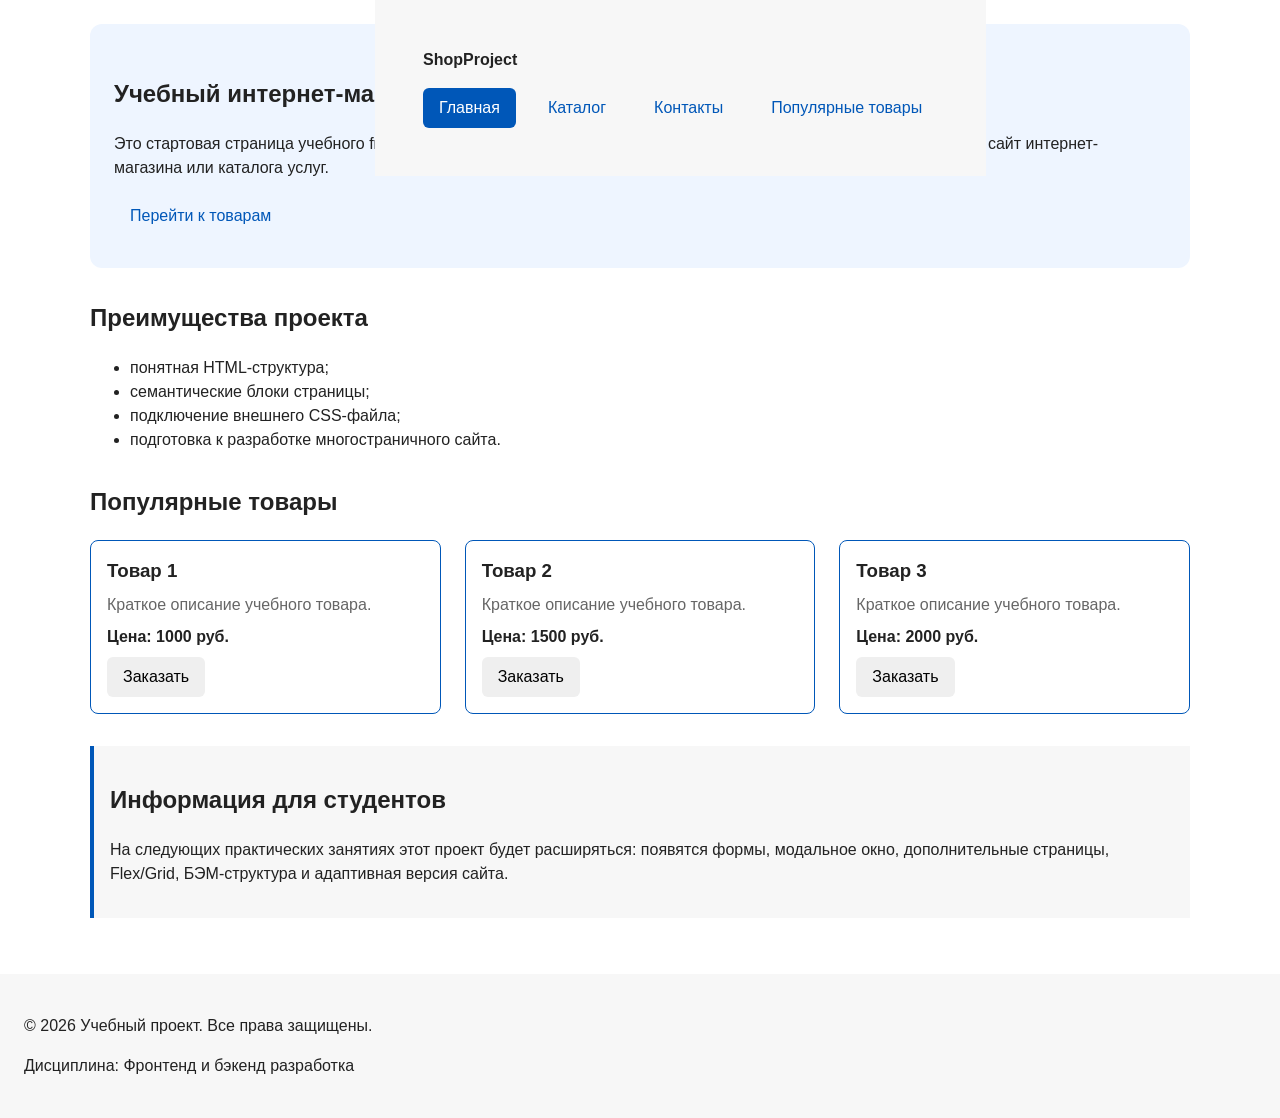
==== commit 6fc4f713: "refactor: apply BEM naming to CSS classes" ====
--- a/index.html
+++ b/index.html
@@ -9,18 +9,28 @@
 </head>
 
 <body>
-  <header>
-    <div class="site-header">
-      <a class="site-logo" href="index.html">ShopProject</a>
+  <header class="site-header">
+    <div class="site-header__inner">
+      <a class="site-header__logo" href="index.html">ShopProject</a>
 
       <nav class="site-nav" aria-label="Основная навигация">
         <ul class="site-nav__list">
-          <li><a href="index.html">Главная</a></li>
-          <li><a href="catalog.html">Каталог</a></li>
-          <li><a href="contacts.html">Контакты</a></li>
-          <li><a href="index.html#advantages">Преимущества</a></li>
-          <li><a href="index.html#popular">Популярные товары</a></li>
-          <li><a href="index.html#contacts">Обратная связь</a></li>
+          <li class="site-nav__item">
+            <a class="site-nav__link site-nav__link--active" href="index.html">
+              Главная
+            </a>
+          </li>
+          <li class="site-nav__item">
+            <a class="site-nav__link" href="catalog.html">Каталог</a>
+          </li>
+          <li class="site-nav__item">
+            <a class="site-nav__link" href="contacts.html">Контакты</a>
+          </li>
+          <li class="site-nav__item">
+            <a class="site-nav__link" href="index.html#popular">
+              Популярные товары
+            </a>
+          </li>
         </ul>
       </nav>
     </div>
@@ -53,29 +63,41 @@
       <h2>Популярные товары</h2>
 
       <div class="products-grid">
-        <article class="product-card">
-          <h3>Товар 1</h3>
-          <p>Краткое описание учебного товара.</p>
-          <p>Цена: 1000 руб.</p>
-          <button class="button product-card__button" type="button" data-product="Товар 1">
+        <article class="product-card product-card--featured">
+          <h3 class="product-card__title">Товар 1</h3>
+          <p class="product-card__description">Краткое описание учебного товара.</p>
+          <p class="product-card__price">Цена: 1000 руб.</p>
+          <button
+            class="button product-card__button"
+            type="button"
+            data-product="Товар 1"
+          >
             Заказать
           </button>
         </article>
 
-        <article class="product-card">
-          <h3>Товар 2</h3>
-          <p>Краткое описание учебного товара.</p>
-          <p>Цена: 1500 руб.</p>
-          <button class="button product-card__button" type="button" data-product="Товар 2">
+        <article class="product-card product-card--featured">
+          <h3 class="product-card__title">Товар 2</h3>
+          <p class="product-card__description">Краткое описание учебного товара.</p>
+          <p class="product-card__price">Цена: 1500 руб.</p>
+          <button
+            class="button product-card__button"
+            type="button"
+            data-product="Товар 2"
+          >
             Заказать
           </button>
         </article>
 
-        <article class="product-card">
-          <h3>Товар 3</h3>
-          <p>Краткое описание учебного товара.</p>
-          <p>Цена: 2000 руб.</p>
-          <button class="button product-card__button" type="button" data-product="Товар 3">
+        <article class="product-card product-card--featured">
+          <h3 class="product-card__title">Товар 3</h3>
+          <p class="product-card__description">Краткое описание учебного товара.</p>
+          <p class="product-card__price">Цена: 2000 руб.</p>
+          <button
+            class="button product-card__button"
+            type="button"
+            data-product="Товар 3"
+          >
             Заказать
           </button>
         </article>
@@ -98,97 +120,107 @@
   </footer>
   
   <dialog class="order-dialog" id="order-dialog" aria-labelledby="order-dialog-title">
-    <h2 id="order-dialog-title">Оформление заявки</h2>
-
-    <form class="order-form" id="order-form" action="#" method="post" novalidate>
-      <input id="selected-product" name="selected-product" type="hidden">
-
-      <div class="form-field">
-        <label for="order-name">Имя</label>
+  <h2 class="order-dialog__title" id="order-dialog-title">Оформление заявки</h2>
+
+  <form class="order-form" id="order-form" action="#" method="post" novalidate>
+    <input id="selected-product" name="selected-product" type="hidden">
+
+    <div class="order-form__field">
+      <label class="order-form__label" for="order-name">Имя</label>
+      <input
+        class="order-form__input"
+        id="order-name"
+        name="name"
+        type="text"
+        placeholder="Введите ваше имя"
+        minlength="2"
+        autocomplete="given-name"
+        required
+      >
+    </div>
+
+    <div class="order-form__field">
+      <label class="order-form__label" for="order-email">E-mail</label>
+      <input
+        class="order-form__input"
+        id="order-email"
+        name="email"
+        type="email"
+        placeholder="example@mail.ru"
+        autocomplete="email"
+        required
+      >
+    </div>
+
+    <div class="order-form__field">
+      <label class="order-form__label" for="order-phone">Телефон</label>
+      <input
+        class="order-form__input"
+        id="order-phone"
+        name="phone"
+        type="tel"
+        inputmode="tel"
+        placeholder="+7 (900) 000-00-00"
+        pattern="^\+7 \(\d{3}\) \d{3}-\d{2}-\d{2}$"
+        required
+      >
+      <small class="order-form__hint">Формат: +7 (900) 000-00-00</small>
+    </div>
+
+    <div class="order-form__field">
+      <label class="order-form__label" for="order-date">Дата связи</label>
+      <input
+        class="order-form__input"
+        id="order-date"
+        name="date"
+        type="date"
+      >
+    </div>
+
+    <div class="order-form__field">
+      <label class="order-form__label" for="order-topic">Тема заявки</label>
+      <select class="order-form__select" id="order-topic" name="topic" required>
+        <option value="">Выберите тему</option>
+        <option value="product">Заказ товара</option>
+        <option value="consultation">Консультация</option>
+        <option value="delivery">Доставка</option>
+      </select>
+    </div>
+
+    <div class="order-form__field">
+      <label class="order-form__label" for="order-comment">Комментарий</label>
+      <textarea
+        class="order-form__textarea"
+        id="order-comment"
+        name="comment"
+        rows="4"
+        placeholder="Укажите дополнительную информацию"
+      ></textarea>
+    </div>
+
+    <div class="order-form__field order-form__field--checkbox">
+      <label class="order-form__checkbox-label">
         <input
-          id="order-name"
-          name="name"
-          type="text"
-          placeholder="Введите ваше имя"
-          minlength="2"
-          autocomplete="given-name"
+          class="order-form__checkbox"
+          id="order-agreement"
+          name="agreement"
+          type="checkbox"
           required
         >
-      </div>
-
-      <div class="form-field">
-        <label for="order-email">E-mail</label>
-        <input
-          id="order-email"
-          name="email"
-          type="email"
-          placeholder="example@mail.ru"
-          autocomplete="email"
-          required
-        >
-      </div>
-
-      <div class="form-field">
-        <label for="order-phone">Телефон</label>
-        <input
-          id="order-phone"
-          name="phone"
-          type="tel"
-          inputmode="tel"
-          placeholder="+7 (900) 000-00-00"
-          pattern="^\+7 \(\d{3}\) \d{3}-\d{2}-\d{2}$"
-          required
-        >
-        <small>Формат: +7 (900) 000-00-00</small>
-      </div>
-
-      <div class="form-field">
-        <label for="order-date">Дата связи</label>
-        <input
-          id="order-date"
-          name="date"
-          type="date"
-        >
-      </div>
-
-      <div class="form-field">
-        <label for="order-topic">Тема заявки</label>
-        <select id="order-topic" name="topic" required>
-          <option value="">Выберите тему</option>
-          <option value="product">Заказ товара</option>
-          <option value="consultation">Консультация</option>
-          <option value="delivery">Доставка</option>
-        </select>
-      </div>
-
-      <div class="form-field">
-        <label for="order-comment">Комментарий</label>
-        <textarea
-          id="order-comment"
-          name="comment"
-          rows="4"
-          placeholder="Укажите дополнительную информацию"
-        ></textarea>
-      </div>
-
-      <div class="form-field form-field--checkbox">
-        <label>
-          <input
-            id="order-agreement"
-            name="agreement"
-            type="checkbox"
-            required
-          >
-          Я согласен на обработку данных
-        </label>
-      </div>
-
-      <div class="form-actions">
-        <button type="button" id="close-order-dialog">Закрыть</button>
-        <button type="submit">Отправить заявку</button>
-      </div>
-    </form>
-  </dialog>
+        Я согласен на обработку данных
+      </label>
+    </div>
+
+    <div class="order-form__actions">
+      <button class="button button--secondary" type="button" id="close-order-dialog">
+        Закрыть
+      </button>
+      <button class="button button--primary" type="submit">
+        Отправить заявку
+      </button>
+    </div>
+  </form>
+</dialog>
 
   <p class="success-message" id="success-message" hidden>
     Форма успешно отправлена!
--- a/css/style.css
+++ b/css/style.css
@@ -61,6 +61,8 @@
 
 header {
   background-color: var(--color-surface);
+  margin-left: 375px;
+  position: fixed;
 }
 
 footer {
@@ -92,16 +94,31 @@
 .button {
   display: inline-block;
   padding: var(--space-sm) var(--space-md);
+  border: none;
+  border-radius: var(--radius-sm);
+  font: inherit;
+  text-decoration: none;
+  cursor: pointer;
+}
+
+.button--primary {
   color: var(--color-white);
   background-color: var(--color-primary);
-  text-decoration: none;
-  border: none;
-  border-radius: var(--radius-sm);
-  cursor: pointer;
-}
-
-.button:hover {
+}
+
+.button--primary:hover {
   background-color: var(--color-primary-dark);
+}
+
+.button--secondary {
+  color: var(--color-primary);
+  background-color: transparent;
+  border: 1px solid var(--color-primary);
+}
+
+.button--secondary:hover {
+  color: var(--color-white);
+  background-color: var(--color-primary);
 }
 
 .button:focus-visible {
@@ -109,7 +126,8 @@
   outline-offset: 3px;
 }
 
-.button:disabled {
+.button:disabled,
+.button--disabled {
   opacity: 0.6;
   cursor: not-allowed;
 }
@@ -124,6 +142,22 @@
   padding: var(--space-xl) var(--space-lg);
   background-color: var(--color-surface-accent);
   border-radius: var(--radius-lg);
+}
+
+.site-header {
+  background-color: var(--color-surface);
+}
+
+.site-header__inner {
+  max-width: var(--container-width);
+  margin: 0 auto;
+  padding: var(--space-lg);
+}
+
+.site-header__logo {
+  font-weight: 700;
+  color: var(--color-text);
+  text-decoration: none;
 }
 
 .site-nav__list {
@@ -137,7 +171,7 @@
   list-style: none;
 }
 
-.site-nav__list a {
+.site-nav__link {
   display: inline-block;
   padding: var(--space-sm) var(--space-md);
   color: var(--color-primary);
@@ -145,33 +179,27 @@
   border-radius: var(--radius-sm);
 }
 
-.site-nav__list a:hover {
+.site-nav__link:hover {
   color: var(--color-white);
   background-color: var(--color-primary);
 }
 
+.site-nav__link:focus-visible {
+  outline: 2px solid var(--color-primary);
+  outline-offset: 3px;
+}
+
+.site-nav__link--active {
+  color: var(--color-white);
+  background-color: var(--color-primary);
+}
+
 .section {
   max-width: var(--container-width);
   margin: 0 auto var(--space-xl);
 }
 
 .section h2 {
-  margin-top: 0;
-}
-
-.product-card {
-  margin-bottom: var(--space-md);
-  padding: var(--space-md);
-  border: 1px solid var(--color-border);
-  border-radius: var(--radius-md);
-  background-color: var(--color-bg);
-}
-
-.product-card:hover {
-  border-color: var(--color-primary);
-}
-
-.product-card h3 {
   margin-top: 0;
 }
 
@@ -179,14 +207,44 @@
   display: flex;
   flex-direction: column;
   gap: var(--space-sm);
-  margin-bottom: 0;
   padding: var(--space-md);
   border: 1px solid var(--color-border);
   border-radius: var(--radius-md);
   background-color: var(--color-bg);
 }
 
-.product-card .button {
+.product-card:hover {
+  border-color: var(--color-primary);
+}
+
+.product-card--featured {
+  border-color: var(--color-primary);
+}
+
+.product-card--discount {
+  border-color: var(--color-danger);
+}
+
+.product-card__title {
+  margin: 0;
+  color: var(--color-text);
+}
+
+.product-card__description {
+  margin: 0;
+  color: var(--color-muted);
+}
+
+.product-card__price {
+  margin: 0;
+  font-weight: 700;
+}
+
+.product-card--discount .product-card__price {
+  color: var(--color-danger);
+}
+
+.product-card__button {
   margin-top: auto;
   align-self: flex-start;
 }
@@ -313,8 +371,61 @@
   outline-offset: 3px;
 }
 
+.order-form__field {
+  margin-bottom: var(--space-md);
+}
+
+.order-form__label {
+  display: block;
+  margin-bottom: var(--space-xs);
+}
+
+.order-form__input,
+.order-form__select,
+.order-form__textarea {
+  width: 100%;
+  padding: 10px 12px;
+  border: 1px solid var(--color-border);
+  border-radius: var(--radius-sm);
+  font: inherit;
+}
+
+.order-form__input:hover,
+.order-form__select:hover,
+.order-form__textarea:hover {
+  border-color: var(--color-primary);
+}
+
+.order-form__input:focus-visible,
+.order-form__select:focus-visible,
+.order-form__textarea:focus-visible {
+  outline: 2px solid var(--color-primary);
+  outline-offset: 3px;
+}
+
+.order-form__actions {
+  display: flex;
+  gap: var(--space-md);
+  margin-top: var(--space-lg);
+}
+
 [aria-invalid="true"] {
   border-color: var(--color-danger);
+}
+
+.order-dialog {
+  width: min(100% - 32px, 560px);
+  padding: var(--space-lg);
+  border: none;
+  border-radius: var(--radius-lg);
+}
+
+.order-dialog::backdrop {
+  background-color: rgba(0, 0, 0, 0.5);
+}
+
+.order-dialog__title {
+  margin-top: 0;
 }
 
 .success-message {
@@ -336,12 +447,11 @@
   color: var(--color-muted);
 }
 
-.breadcrumbs a {
+.breadcrumbs__link {
   color: var(--color-primary);
 }
 
-.breadcrumbs span::before {
+.breadcrumbs__current::before {
   content: " / ";
   color: var(--color-muted);
 }
-
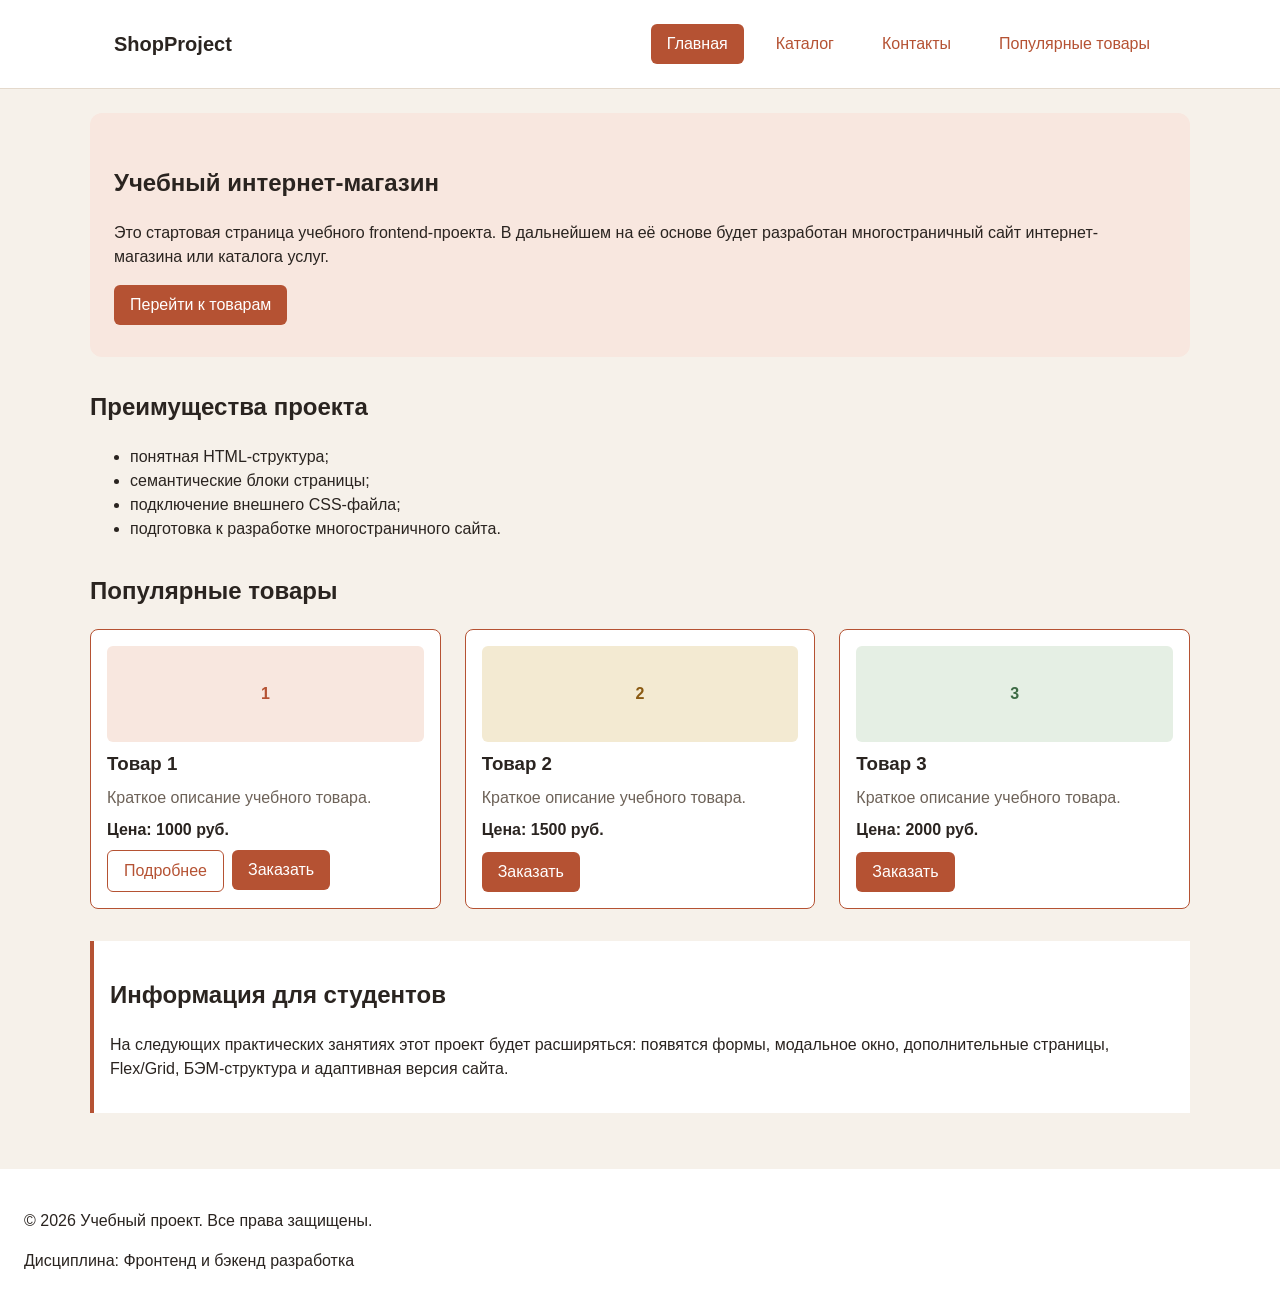
==== commit 5c42f3d6: "feat: add category page, product card and warm palette Extend the study shop catalog so a category a" ====
--- a/index.html
+++ b/index.html
@@ -45,7 +45,7 @@
         В дальнейшем на её основе будет разработан многостраничный сайт
         интернет-магазина или каталога услуг.
       </p>
-      <a class="button" href="#popular">Перейти к товарам</a>
+      <a class="button button--primary" href="#popular">Перейти к товарам</a>
     </section>
 
     <section class="section" id="advantages">
@@ -64,42 +64,52 @@
 
       <div class="products-grid">
         <article class="product-card product-card--featured">
+          <div class="product-card__media" aria-hidden="true">1</div>
           <h3 class="product-card__title">Товар 1</h3>
           <p class="product-card__description">Краткое описание учебного товара.</p>
           <p class="product-card__price">Цена: 1000 руб.</p>
-          <button
-            class="button product-card__button"
-            type="button"
-            data-product="Товар 1"
-          >
-            Заказать
-          </button>
+          <div class="product-card__actions">
+            <a class="button button--secondary" href="product.html">Подробнее</a>
+            <button
+              class="button button--primary product-card__button"
+              type="button"
+              data-product="Товар 1"
+            >
+              Заказать
+            </button>
+          </div>
         </article>
 
         <article class="product-card product-card--featured">
+          <div class="product-card__media product-card__media--writing" aria-hidden="true">2</div>
           <h3 class="product-card__title">Товар 2</h3>
           <p class="product-card__description">Краткое описание учебного товара.</p>
           <p class="product-card__price">Цена: 1500 руб.</p>
-          <button
-            class="button product-card__button"
-            type="button"
-            data-product="Товар 2"
-          >
-            Заказать
-          </button>
+          <div class="product-card__actions">
+            <button
+              class="button button--primary product-card__button"
+              type="button"
+              data-product="Товар 2"
+            >
+              Заказать
+            </button>
+          </div>
         </article>
 
         <article class="product-card product-card--featured">
+          <div class="product-card__media product-card__media--accessories" aria-hidden="true">3</div>
           <h3 class="product-card__title">Товар 3</h3>
           <p class="product-card__description">Краткое описание учебного товара.</p>
           <p class="product-card__price">Цена: 2000 руб.</p>
-          <button
-            class="button product-card__button"
-            type="button"
-            data-product="Товар 3"
-          >
-            Заказать
-          </button>
+          <div class="product-card__actions">
+            <button
+              class="button button--primary product-card__button"
+              type="button"
+              data-product="Товар 3"
+            >
+              Заказать
+            </button>
+          </div>
         </article>
       </div>
     </section>
--- a/css/style.css
+++ b/css/style.css
@@ -4,14 +4,14 @@
 
 :root {
   /* Основные цвета проекта */
-  --color-bg: #ffffff;
-  --color-text: #222222;
-  --color-muted: #666666;
-  --color-primary: #0057b8;
-  --color-primary-dark: #003f86;
-  --color-border: #dddddd;
-  --color-surface: #f7f7f7;
-  --color-surface-accent: #eef5ff;
+  --color-bg: #f6f1ea;
+  --color-text: #2a2420;
+  --color-muted: #6d6258;
+  --color-primary: #b55233;
+  --color-primary-dark: #8c3d24;
+  --color-border: #e4d9cc;
+  --color-surface: #ffffff;
+  --color-surface-accent: #f8e7df;
   --color-danger: #b00020;
   --color-success: #168a2f;
   --color-success-bg: #eefaf0;
@@ -60,9 +60,9 @@
 }
 
 header {
-  background-color: var(--color-surface);
-  margin-left: 375px;
-  position: fixed;
+  padding: 0;
+  background-color: var(--color-surface);
+  border-bottom: 1px solid var(--color-border);
 }
 
 footer {
@@ -145,16 +145,25 @@
 }
 
 .site-header {
+  position: sticky;
+  top: 0;
+  z-index: 2;
   background-color: var(--color-surface);
 }
 
 .site-header__inner {
+  display: flex;
+  flex-wrap: wrap;
+  justify-content: space-between;
+  align-items: center;
+  gap: var(--space-md);
   max-width: var(--container-width);
   margin: 0 auto;
   padding: var(--space-lg);
 }
 
 .site-header__logo {
+  font-size: 20px;
   font-weight: 700;
   color: var(--color-text);
   text-decoration: none;
@@ -163,11 +172,11 @@
 .site-nav__list {
   display: flex;
   flex-wrap: wrap;
-  justify-content: center;
+  justify-content: flex-end;
   align-items: center;
   gap: var(--space-md);
   padding: 0;
-  margin: var(--space-md) 0 0;
+  margin: 0;
   list-style: none;
 }
 
@@ -210,7 +219,7 @@
   padding: var(--space-md);
   border: 1px solid var(--color-border);
   border-radius: var(--radius-md);
-  background-color: var(--color-bg);
+  background-color: var(--color-surface);
 }
 
 .product-card:hover {
@@ -451,7 +460,206 @@
   color: var(--color-primary);
 }
 
-.breadcrumbs__current::before {
+.breadcrumbs > * + *::before {
   content: " / ";
   color: var(--color-muted);
 }
+
+/* ===============================
+   7. Концепция, категории, карточка
+   =============================== */
+
+.hero__label {
+  margin: 0 0 var(--space-sm);
+  color: var(--color-primary);
+  font-weight: 700;
+}
+
+.hero__actions {
+  display: flex;
+  flex-wrap: wrap;
+  gap: var(--space-sm);
+}
+
+.concept-grid,
+.categories-grid {
+  display: grid;
+  grid-template-columns: repeat(3, 1fr);
+  gap: var(--space-lg);
+}
+
+.concept-card,
+.category-card {
+  padding: var(--space-lg);
+  background-color: var(--color-surface);
+  border: 1px solid var(--color-border);
+  border-radius: var(--radius-md);
+}
+
+.concept-card h3,
+.category-card__title {
+  margin: 0 0 var(--space-sm);
+}
+
+.concept-card p,
+.category-card__text {
+  margin: 0;
+  color: var(--color-muted);
+}
+
+.category-card {
+  display: block;
+  color: var(--color-text);
+  text-decoration: none;
+}
+
+.category-card:hover {
+  color: var(--color-text);
+  border-color: var(--color-primary);
+}
+
+.product-card__media {
+  display: flex;
+  align-items: center;
+  justify-content: center;
+  min-height: 96px;
+  border-radius: var(--radius-sm);
+  background-color: var(--color-surface-accent);
+  color: var(--color-primary);
+  font-weight: 700;
+}
+
+.product-card__media--writing {
+  background-color: #f3ead2;
+  color: #8a5a12;
+}
+
+.product-card__media--accessories {
+  background-color: #e5efe4;
+  color: #3d6b45;
+}
+
+.product-card__category {
+  margin: 0;
+  color: var(--color-primary);
+  font-size: 14px;
+}
+
+.product-card__actions {
+  display: flex;
+  flex-wrap: wrap;
+  gap: var(--space-sm);
+  margin-top: auto;
+}
+
+.product-card__actions .product-card__button {
+  margin-top: 0;
+}
+
+.filters-note,
+.catalog-empty {
+  margin: 0;
+  color: var(--color-muted);
+}
+
+.product-details {
+  display: grid;
+  grid-template-columns: 280px 1fr;
+  gap: var(--space-xl);
+  max-width: var(--container-width);
+  margin: 0 auto var(--space-xl);
+  padding: var(--space-lg);
+  background-color: var(--color-surface);
+  border: 1px solid var(--color-border);
+  border-radius: var(--radius-lg);
+}
+
+.product-details__preview {
+  display: flex;
+  align-items: center;
+  justify-content: center;
+  min-height: 280px;
+  border-radius: var(--radius-md);
+  background-color: var(--color-surface-accent);
+  color: var(--color-primary);
+  font-size: 48px;
+  font-weight: 700;
+}
+
+.product-details__category {
+  margin: 0 0 var(--space-sm);
+  color: var(--color-primary);
+}
+
+.product-details h1 {
+  margin: 0 0 var(--space-md);
+}
+
+.product-details__price {
+  margin: 0 0 var(--space-md);
+  font-size: 24px;
+  font-weight: 700;
+}
+
+.product-details__stock {
+  margin: 0 0 var(--space-md);
+  color: var(--color-success);
+  font-weight: 700;
+}
+
+.product-details__actions {
+  display: flex;
+  flex-wrap: wrap;
+  gap: var(--space-sm);
+  margin-top: var(--space-lg);
+}
+
+.specs {
+  margin: 0;
+}
+
+.specs__row {
+  display: flex;
+  justify-content: space-between;
+  gap: var(--space-md);
+  padding: var(--space-sm) 0;
+  border-bottom: 1px solid var(--color-border);
+}
+
+.specs dt {
+  color: var(--color-muted);
+}
+
+.specs dd {
+  margin: 0;
+  font-weight: 700;
+}
+
+/* ===============================
+   8. Адаптив
+   =============================== */
+
+@media (max-width: 860px) {
+  .site-header__inner {
+    display: block;
+  }
+
+  .site-nav__list {
+    justify-content: flex-start;
+    margin-top: var(--space-md);
+  }
+
+  .products-grid,
+  .concept-grid,
+  .categories-grid,
+  .catalog-layout,
+  .product-details {
+    grid-template-columns: 1fr;
+  }
+
+  .catalog-layout {
+    grid-template-areas:
+      "filters"
+      "products";
+  }
+}
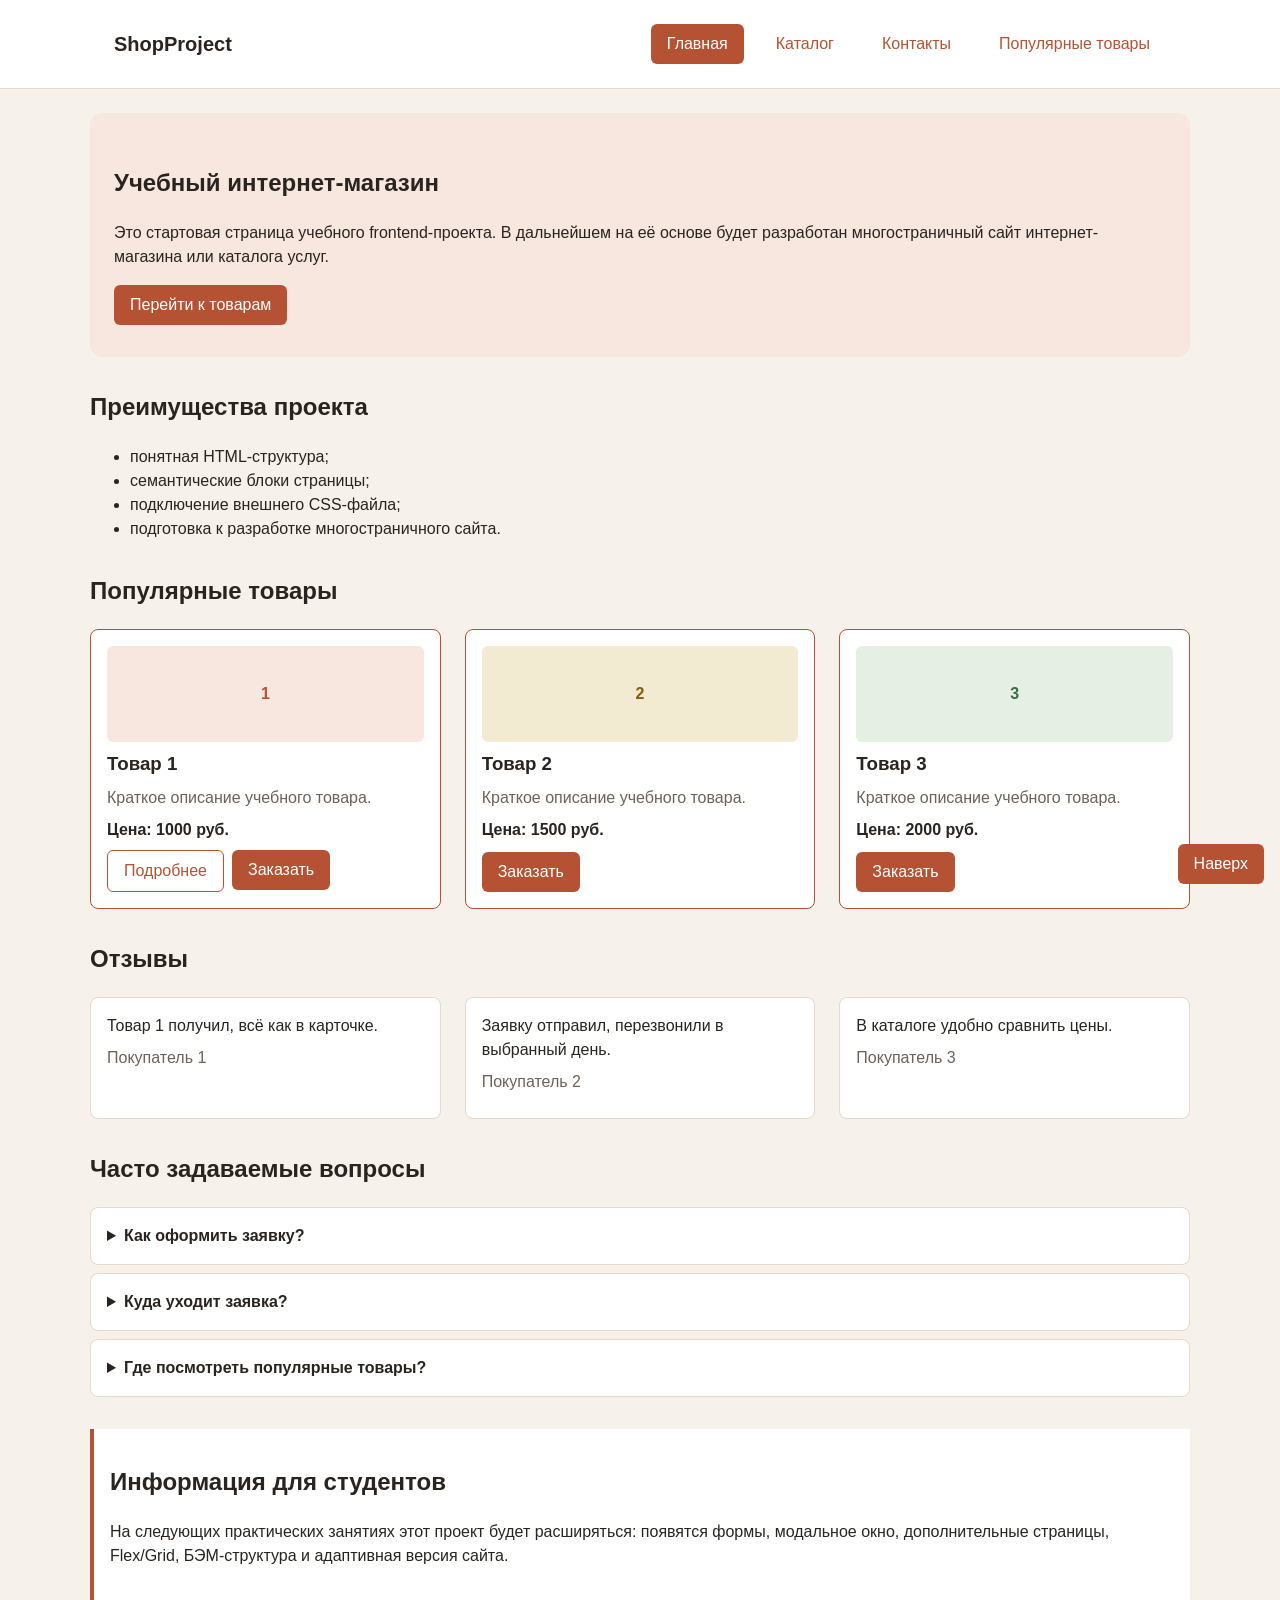
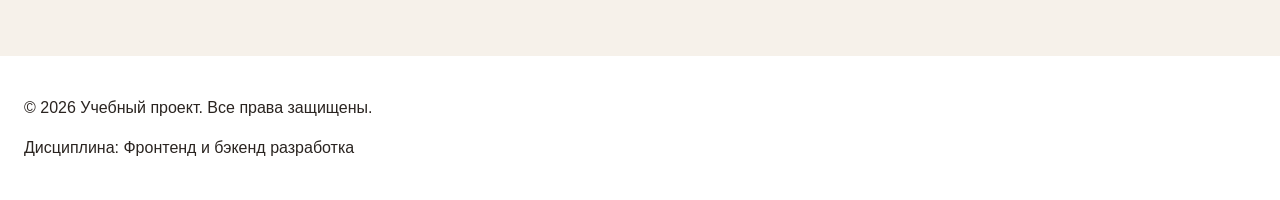
==== commit 8e710edf: "feat: add reviews, FAQ, back-to-top button and sticky filters Give the study shop the remaining inte" ====
--- a/index.html
+++ b/index.html
@@ -114,6 +114,48 @@
       </div>
     </section>
 
+    <section class="section" id="reviews">
+      <h2>Отзывы</h2>
+
+      <div class="reviews">
+        <article class="review">
+          <p>Товар 1 получил, всё как в карточке.</p>
+          <p class="review__author">Покупатель 1</p>
+        </article>
+
+        <article class="review">
+          <p>Заявку отправил, перезвонили в выбранный день.</p>
+          <p class="review__author">Покупатель 2</p>
+        </article>
+
+        <article class="review">
+          <p>В каталоге удобно сравнить цены.</p>
+          <p class="review__author">Покупатель 3</p>
+        </article>
+      </div>
+    </section>
+
+    <section class="section" id="faq">
+      <h2>Часто задаваемые вопросы</h2>
+
+      <div class="faq">
+        <details class="faq__item">
+          <summary>Как оформить заявку?</summary>
+          <p>Нажмите «Заказать» в карточке товара и заполните форму.</p>
+        </details>
+
+        <details class="faq__item">
+          <summary>Куда уходит заявка?</summary>
+          <p>Заявка не уходит на сервер. После отправки появится сообщение на странице.</p>
+        </details>
+
+        <details class="faq__item">
+          <summary>Где посмотреть популярные товары?</summary>
+          <p>Откройте каталог и перейдите по ссылке «Популярные».</p>
+        </details>
+      </div>
+    </section>
+
     <aside class="aside-info">
       <h2>Информация для студентов</h2>
       <p>
@@ -128,6 +170,8 @@
     <p>&copy; 2026 Учебный проект. Все права защищены.</p>
     <p>Дисциплина: Фронтенд и бэкенд разработка</p>
   </footer>
+
+  <button class="button button--primary to-top" type="button">Наверх</button>
   
   <dialog class="order-dialog" id="order-dialog" aria-labelledby="order-dialog-title">
   <h2 class="order-dialog__title" id="order-dialog-title">Оформление заявки</h2>
--- a/css/style.css
+++ b/css/style.css
@@ -274,6 +274,9 @@
 }
 
 .catalog-filters {
+  position: sticky;
+  top: 96px;
+  align-self: start;
   grid-area: filters;
   padding: var(--space-md);
   border: 1px solid var(--color-border);
@@ -635,6 +638,56 @@
   font-weight: 700;
 }
 
+.reviews {
+  display: grid;
+  grid-template-columns: repeat(3, 1fr);
+  gap: var(--space-lg);
+}
+
+.review {
+  padding: var(--space-md);
+  background-color: var(--color-surface);
+  border: 1px solid var(--color-border);
+  border-radius: var(--radius-md);
+}
+
+.review p {
+  margin: 0 0 var(--space-sm);
+}
+
+.review__author {
+  margin: 0;
+  color: var(--color-muted);
+}
+
+.faq {
+  display: grid;
+  gap: var(--space-sm);
+}
+
+.faq__item {
+  padding: var(--space-md);
+  background-color: var(--color-surface);
+  border: 1px solid var(--color-border);
+  border-radius: var(--radius-md);
+}
+
+.faq__item summary {
+  cursor: pointer;
+  font-weight: 700;
+}
+
+.faq__item p {
+  margin: var(--space-sm) 0 0;
+}
+
+.to-top {
+  position: fixed;
+  right: var(--space-md);
+  bottom: var(--space-md);
+  z-index: 3;
+}
+
 /* ===============================
    8. Адаптив
    =============================== */
@@ -650,6 +703,7 @@
   }
 
   .products-grid,
+  .reviews,
   .concept-grid,
   .categories-grid,
   .catalog-layout,
@@ -662,4 +716,8 @@
       "filters"
       "products";
   }
-}
+
+  .catalog-filters {
+    position: static;
+  }
+}
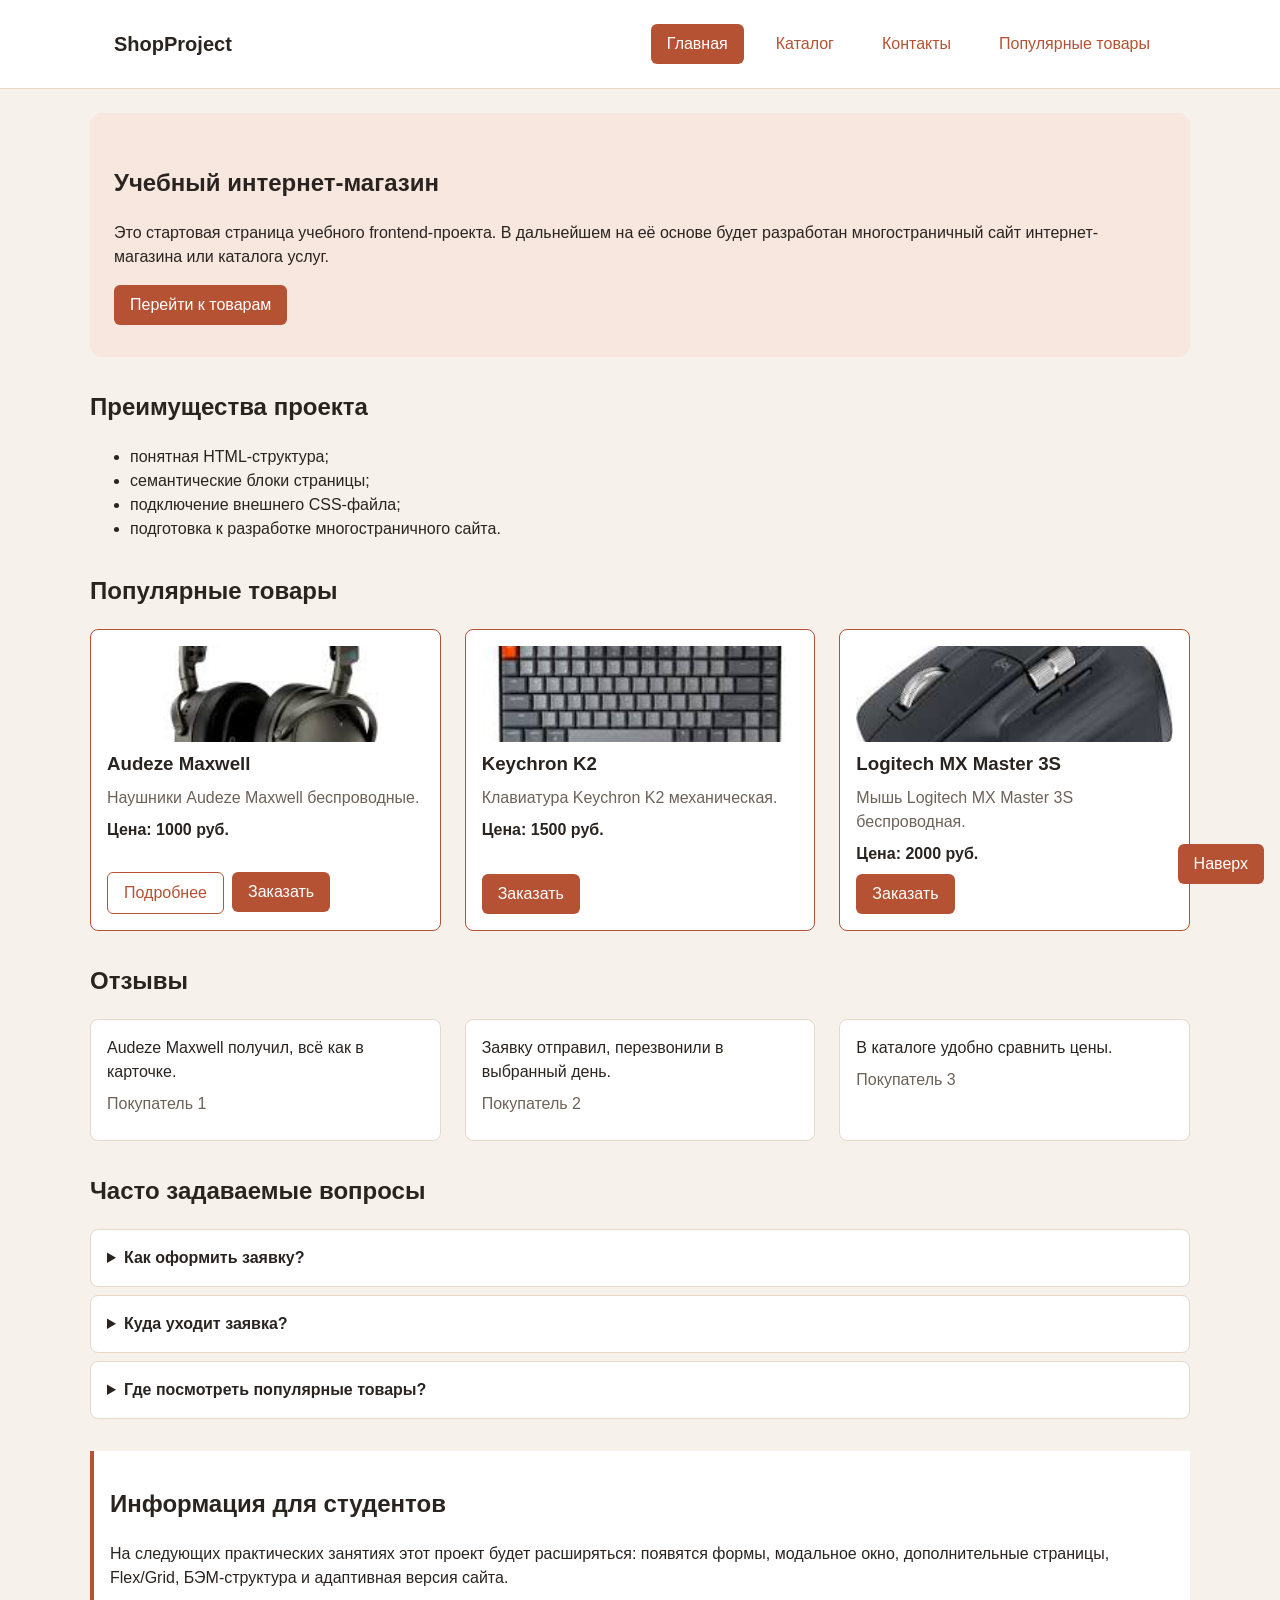
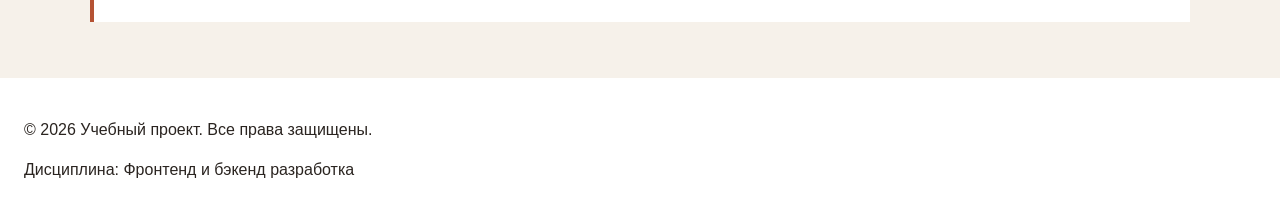
==== commit 28789618: "feat: show tech products with catalog images Replace the numbered placeholders with equipment and lo" ====
--- a/index.html
+++ b/index.html
@@ -64,16 +64,18 @@
 
       <div class="products-grid">
         <article class="product-card product-card--featured">
-          <div class="product-card__media" aria-hidden="true">1</div>
-          <h3 class="product-card__title">Товар 1</h3>
-          <p class="product-card__description">Краткое описание учебного товара.</p>
+          <div class="product-card__media">
+            <img data-image="1" alt="Audeze Maxwell">
+          </div>
+          <h3 class="product-card__title">Audeze Maxwell</h3>
+          <p class="product-card__description">Наушники Audeze Maxwell беспроводные.</p>
           <p class="product-card__price">Цена: 1000 руб.</p>
           <div class="product-card__actions">
             <a class="button button--secondary" href="product.html">Подробнее</a>
             <button
               class="button button--primary product-card__button"
               type="button"
-              data-product="Товар 1"
+              data-product="Audeze Maxwell"
             >
               Заказать
             </button>
@@ -81,15 +83,17 @@
         </article>
 
         <article class="product-card product-card--featured">
-          <div class="product-card__media product-card__media--writing" aria-hidden="true">2</div>
-          <h3 class="product-card__title">Товар 2</h3>
-          <p class="product-card__description">Краткое описание учебного товара.</p>
+          <div class="product-card__media product-card__media--writing">
+            <img data-image="2" alt="Keychron K2">
+          </div>
+          <h3 class="product-card__title">Keychron K2</h3>
+          <p class="product-card__description">Клавиатура Keychron K2 механическая.</p>
           <p class="product-card__price">Цена: 1500 руб.</p>
           <div class="product-card__actions">
             <button
               class="button button--primary product-card__button"
               type="button"
-              data-product="Товар 2"
+              data-product="Keychron K2"
             >
               Заказать
             </button>
@@ -97,15 +101,17 @@
         </article>
 
         <article class="product-card product-card--featured">
-          <div class="product-card__media product-card__media--accessories" aria-hidden="true">3</div>
-          <h3 class="product-card__title">Товар 3</h3>
-          <p class="product-card__description">Краткое описание учебного товара.</p>
+          <div class="product-card__media product-card__media--accessories">
+            <img data-image="3" alt="Logitech MX Master 3S">
+          </div>
+          <h3 class="product-card__title">Logitech MX Master 3S</h3>
+          <p class="product-card__description">Мышь Logitech MX Master 3S беспроводная.</p>
           <p class="product-card__price">Цена: 2000 руб.</p>
           <div class="product-card__actions">
             <button
               class="button button--primary product-card__button"
               type="button"
-              data-product="Товар 3"
+              data-product="Logitech MX Master 3S"
             >
               Заказать
             </button>
@@ -119,7 +125,7 @@
 
       <div class="reviews">
         <article class="review">
-          <p>Товар 1 получил, всё как в карточке.</p>
+          <p>Audeze Maxwell получил, всё как в карточке.</p>
           <p class="review__author">Покупатель 1</p>
         </article>
 
--- a/css/style.css
+++ b/css/style.css
@@ -526,10 +526,26 @@
   align-items: center;
   justify-content: center;
   min-height: 96px;
+  overflow: hidden;
   border-radius: var(--radius-sm);
   background-color: var(--color-surface-accent);
   color: var(--color-primary);
   font-weight: 700;
+}
+
+.product-card__media img,
+.product-details__preview img {
+  width: 100%;
+  object-fit: cover;
+  display: block;
+}
+
+.product-card__media img {
+  height: 96px;
+}
+
+.product-details__preview img {
+  height: 280px;
 }
 
 .product-card__media--writing {
@@ -582,6 +598,7 @@
   align-items: center;
   justify-content: center;
   min-height: 280px;
+  overflow: hidden;
   border-radius: var(--radius-md);
   background-color: var(--color-surface-accent);
   color: var(--color-primary);
